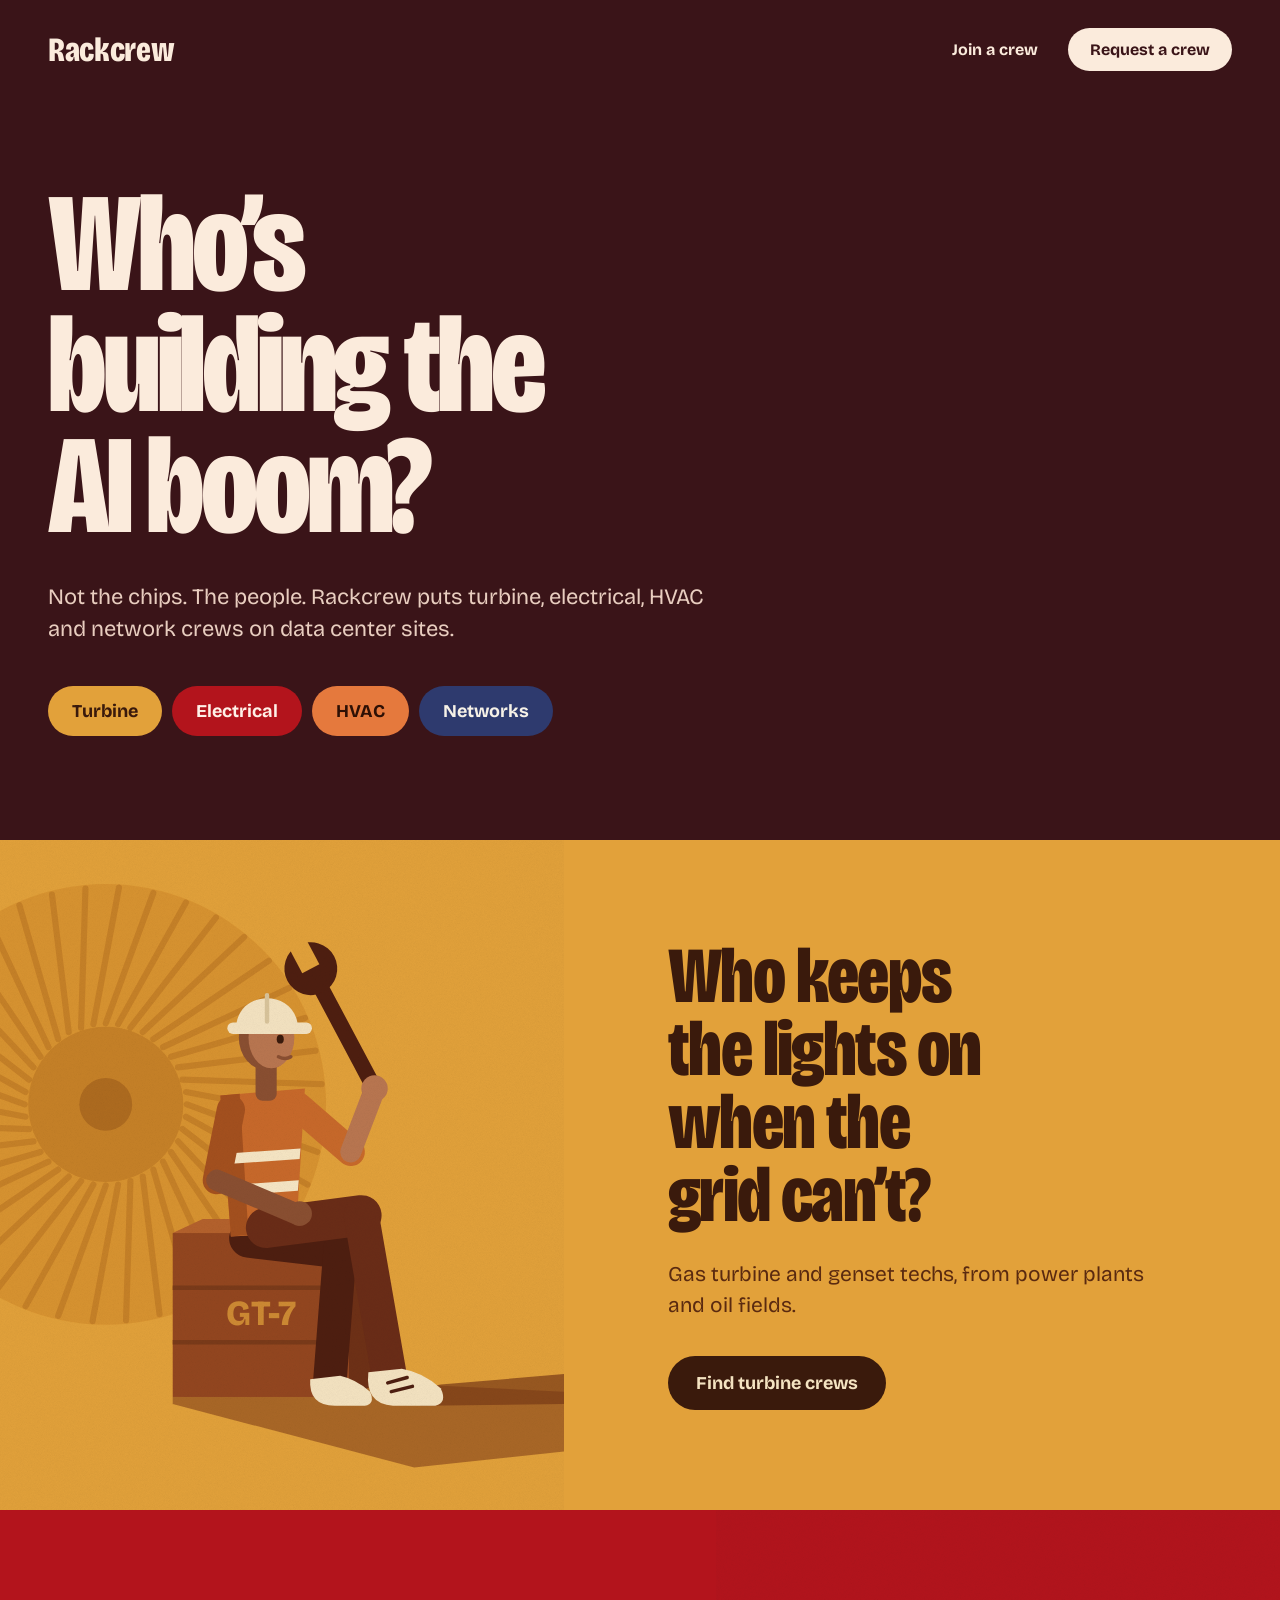
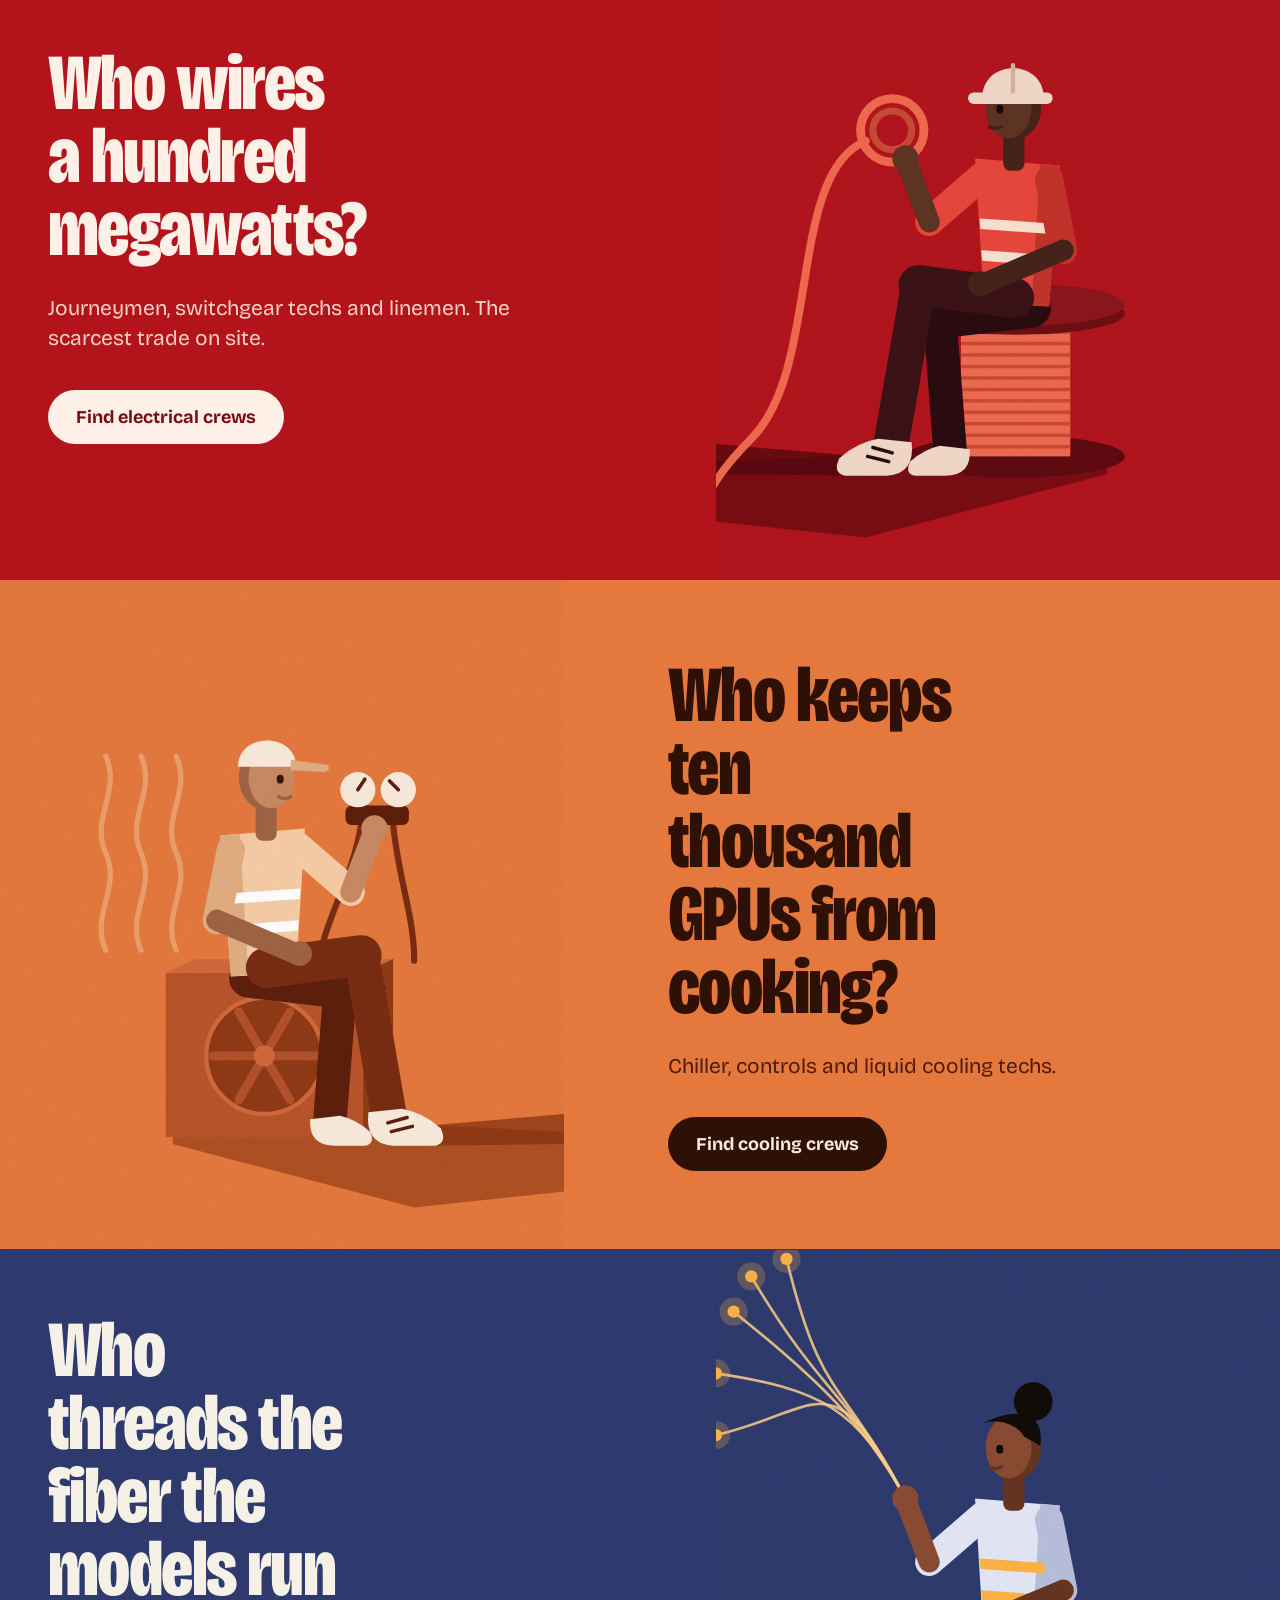
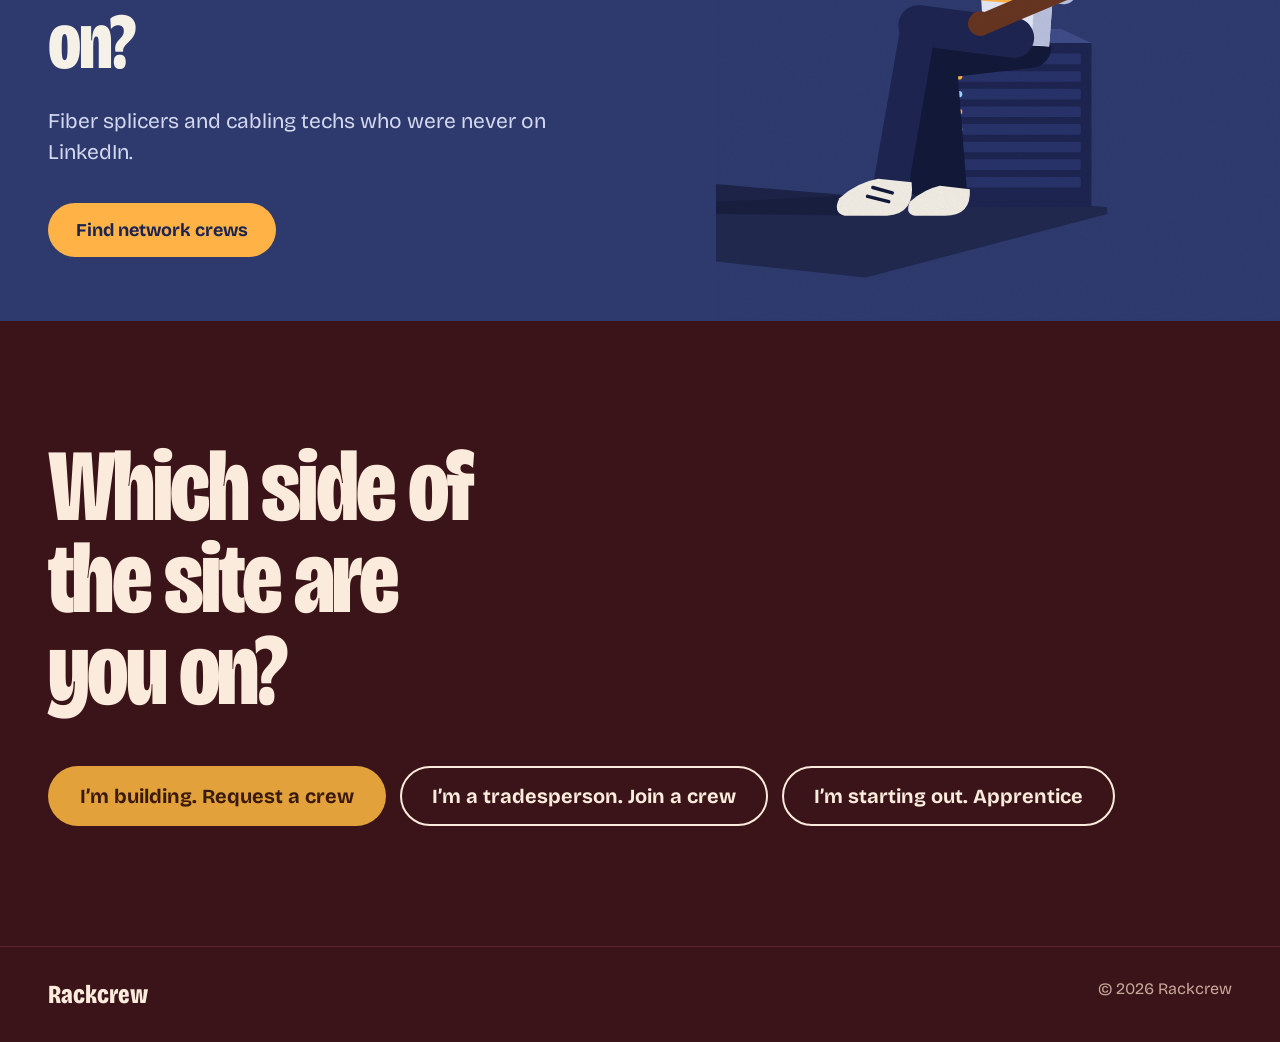
==== index.html @ 5e3bc2be "Rackcrew landing page: illustrated crews (v4) Co-Authored-By: Claude Opus 5.5 <noreply@anthropic.com" ====
<!doctype html>
<html lang="en">
<head>
<meta charset="utf-8">
<meta name="viewport" content="width=device-width, initial-scale=1">
<title>Rackcrew, the people behind the AI boom</title>
<meta name="description" content="Rackcrew puts turbine, electrical, HVAC and network crews on data center sites.">
<meta property="og:title" content="Who’s building the AI boom? | Rackcrew">
<meta property="og:description" content="Rackcrew puts turbine, electrical, HVAC and network crews on data center sites.">
<link rel="preconnect" href="https://fonts.googleapis.com">
<link rel="preconnect" href="https://fonts.gstatic.com" crossorigin>
<link rel="stylesheet" href="https://fonts.googleapis.com/css2?family=Bricolage+Grotesque:opsz,wdth,wght@12..96,75..100,400..800&amp;display=swap">
<style>
body{margin:0;background:#3A1418}
a{color:inherit}a:hover{opacity:.88}
h1,h2,p{margin:0}
a:focus-visible{outline:3px solid #FFB347;outline-offset:3px}
@media (max-width:860px){.rc-sec{flex-direction:column!important}}
</style>
</head>
<body>
<div style="font-family: 'Bricolage Grotesque', 'Arial Narrow', sans-serif; background: #3A1418; color: #FBEBDC">

<header style="max-width: 1360px; margin: 0 auto; padding: 28px 48px 104px">
  <nav aria-label="Main" style="display: flex; flex-wrap: wrap; align-items: center; justify-content: space-between; gap: 12px 24px">
    <a href="#top" style="font-weight: 800; font-stretch: 75%; font-size: 34px; letter-spacing: -0.01em; text-decoration: none">Rackcrew</a>
    <div style="display: flex; flex-wrap: wrap; gap: 10px">
      <a href="#start" style="text-decoration: none; font-weight: 700; padding: 12px 20px">Join a crew</a>
      <a href="#start" style="text-decoration: none; font-weight: 700; padding: 12px 22px; border-radius: 999px; background: #FBEBDC; color: #3A1418">Request a crew</a>
    </div>
  </nav>
  <h1 id="top" style="margin-top: 112px; font-weight: 800; font-stretch: 75%; font-size: clamp(72px, 11vw, 184px); line-height: 0.86; letter-spacing: -0.03em; max-width: 9ch">Who’s building the AI boom?</h1>
  <p style="margin-top: 36px; font-size: 22px; line-height: 1.45; max-width: 30em; color: #E8CDBF">Not the chips. The people. Rackcrew puts turbine, electrical, HVAC and network crews on data center sites.</p>
  <div style="margin-top: 40px; display: flex; flex-wrap: wrap; gap: 10px"><a href="#turbines" style="background: #E2A13A; color: #3A1A0C; text-decoration: none; font-weight: 700; font-size: 18px; padding: 14px 24px; border-radius: 999px">Turbine</a><a href="#electrical" style="background: #B3141C; color: #FFF1E8; text-decoration: none; font-weight: 700; font-size: 18px; padding: 14px 24px; border-radius: 999px">Electrical</a><a href="#cooling" style="background: #E5793D; color: #2E1005; text-decoration: none; font-weight: 700; font-size: 18px; padding: 14px 24px; border-radius: 999px">HVAC</a><a href="#networks" style="background: #2E3A6E; color: #F6F1E7; text-decoration: none; font-weight: 700; font-size: 18px; padding: 14px 24px; border-radius: 999px">Networks</a></div>
</header>

<section id="turbines" aria-labelledby="turbines-q" style="background: #E2A13A; color: #3A1A0C">
  <div class="rc-sec" style="max-width: 1360px; margin: 0 auto; display: flex; flex-direction: row; align-items: center; gap: 0 56px">
    <figure style="flex: 1 1 50%; margin: 0; min-width: 0">
      <svg viewBox="0 0 640 760" role="img" aria-label="Illustration of a turbine technician" style="display: block; width: 100%; height: auto"><defs><filter id="grain-t" x="0" y="0" width="100%" height="100%"><feTurbulence type="fractalNoise" baseFrequency="1.15" numOctaves="2" stitchTiles="stitch"></feTurbulence><feColorMatrix type="saturate" values="0"></feColorMatrix></filter></defs><rect width="640" height="760" fill="#E2A13A"></rect><g opacity="0.9"><circle cx="120" cy="300" r="250" fill="#D8922F"></circle><line x1="212" y1="300" x2="360" y2="354" stroke="#C47E26" stroke-width="7" stroke-linecap="round"></line><line x1="211" y1="314" x2="349" y2="391" stroke="#C47E26" stroke-width="7" stroke-linecap="round"></line><line x1="207" y1="328" x2="332" y2="425" stroke="#C47E26" stroke-width="7" stroke-linecap="round"></line><line x1="202" y1="342" x2="310" y2="457" stroke="#C47E26" stroke-width="7" stroke-linecap="round"></line><line x1="194" y1="354" x2="283" y2="485" stroke="#C47E26" stroke-width="7" stroke-linecap="round"></line><line x1="185" y1="365" x2="252" y2="508" stroke="#C47E26" stroke-width="7" stroke-linecap="round"></line><line x1="174" y1="374" x2="218" y2="526" stroke="#C47E26" stroke-width="7" stroke-linecap="round"></line><line x1="162" y1="382" x2="181" y2="538" stroke="#C47E26" stroke-width="7" stroke-linecap="round"></line><line x1="148" y1="387" x2="143" y2="545" stroke="#C47E26" stroke-width="7" stroke-linecap="round"></line><line x1="134" y1="391" x2="105" y2="546" stroke="#C47E26" stroke-width="7" stroke-linecap="round"></line><line x1="120" y1="392" x2="66" y2="540" stroke="#C47E26" stroke-width="7" stroke-linecap="round"></line><line x1="106" y1="391" x2="29" y2="529" stroke="#C47E26" stroke-width="7" stroke-linecap="round"></line><line x1="92" y1="387" x2="-5" y2="512" stroke="#C47E26" stroke-width="7" stroke-linecap="round"></line><line x1="78" y1="382" x2="-37" y2="490" stroke="#C47E26" stroke-width="7" stroke-linecap="round"></line><line x1="66" y1="374" x2="-65" y2="463" stroke="#C47E26" stroke-width="7" stroke-linecap="round"></line><line x1="55" y1="365" x2="-88" y2="432" stroke="#C47E26" stroke-width="7" stroke-linecap="round"></line><line x1="46" y1="354" x2="-106" y2="398" stroke="#C47E26" stroke-width="7" stroke-linecap="round"></line><line x1="38" y1="342" x2="-118" y2="361" stroke="#C47E26" stroke-width="7" stroke-linecap="round"></line><line x1="33" y1="328" x2="-125" y2="323" stroke="#C47E26" stroke-width="7" stroke-linecap="round"></line><line x1="29" y1="314" x2="-126" y2="285" stroke="#C47E26" stroke-width="7" stroke-linecap="round"></line><line x1="28" y1="300" x2="-120" y2="246" stroke="#C47E26" stroke-width="7" stroke-linecap="round"></line><line x1="29" y1="286" x2="-109" y2="209" stroke="#C47E26" stroke-width="7" stroke-linecap="round"></line><line x1="33" y1="272" x2="-92" y2="175" stroke="#C47E26" stroke-width="7" stroke-linecap="round"></line><line x1="38" y1="258" x2="-70" y2="143" stroke="#C47E26" stroke-width="7" stroke-linecap="round"></line><line x1="46" y1="246" x2="-43" y2="115" stroke="#C47E26" stroke-width="7" stroke-linecap="round"></line><line x1="55" y1="235" x2="-12" y2="92" stroke="#C47E26" stroke-width="7" stroke-linecap="round"></line><line x1="66" y1="226" x2="22" y2="74" stroke="#C47E26" stroke-width="7" stroke-linecap="round"></line><line x1="78" y1="218" x2="59" y2="62" stroke="#C47E26" stroke-width="7" stroke-linecap="round"></line><line x1="92" y1="213" x2="97" y2="55" stroke="#C47E26" stroke-width="7" stroke-linecap="round"></line><line x1="106" y1="209" x2="135" y2="54" stroke="#C47E26" stroke-width="7" stroke-linecap="round"></line><line x1="120" y1="208" x2="174" y2="60" stroke="#C47E26" stroke-width="7" stroke-linecap="round"></line><line x1="134" y1="209" x2="211" y2="71" stroke="#C47E26" stroke-width="7" stroke-linecap="round"></line><line x1="148" y1="213" x2="245" y2="88" stroke="#C47E26" stroke-width="7" stroke-linecap="round"></line><line x1="162" y1="218" x2="277" y2="110" stroke="#C47E26" stroke-width="7" stroke-linecap="round"></line><line x1="174" y1="226" x2="305" y2="137" stroke="#C47E26" stroke-width="7" stroke-linecap="round"></line><line x1="185" y1="235" x2="328" y2="168" stroke="#C47E26" stroke-width="7" stroke-linecap="round"></line><line x1="194" y1="246" x2="346" y2="202" stroke="#C47E26" stroke-width="7" stroke-linecap="round"></line><line x1="202" y1="258" x2="358" y2="239" stroke="#C47E26" stroke-width="7" stroke-linecap="round"></line><line x1="207" y1="272" x2="365" y2="277" stroke="#C47E26" stroke-width="7" stroke-linecap="round"></line><line x1="211" y1="286" x2="366" y2="315" stroke="#C47E26" stroke-width="7" stroke-linecap="round"></line><circle cx="120" cy="300" r="88" fill="#C47E26"></circle><circle cx="120" cy="300" r="30" fill="#A9661D"></circle></g><polygon points="196,632 430,616 640,626 640,694 470,712 196,640" fill="#7A3A16" opacity="0.55"></polygon><polygon points="430,632 500,618 640,606 640,640 480,642" fill="#7A3A16" opacity="0.7"></polygon><polygon points="196,446 230,430 430,430 396,446" fill="#B4612C"></polygon><polygon points="396,446 430,430 430,616 396,632" fill="#6E3016"></polygon><rect x="196" y="446" width="200" height="186" fill="#93461F"></rect><path d="M196 508 H396 M196 570 H396" stroke="#7A3A19" stroke-width="5"></path><text x="296" y="550" text-anchor="middle" font-family="'Bricolage Grotesque', sans-serif" font-weight="800" font-size="40" fill="#E2A13A" opacity="0.75">GT-7</text><path d="M282 452 L386 464" fill="none" stroke="#4E1E10" stroke-width="44" stroke-linecap="round" stroke-linejoin="round"></path><path d="M386 464 L374 618" fill="none" stroke="#4E1E10" stroke-width="38" stroke-linecap="round" stroke-linejoin="round"></path><path d="M352 612 Q350 642 380 642 L414 642 Q426 640 420 626 Q404 612 386 608 Z" fill="#F4E3C1"></path><polygon points="250,290 346,282 336,446 262,450" fill="#C8692A"></polygon><polygon points="250,290 272,288 282,448 262,450" fill="#A4501E"></polygon><polygon points="255,356 341,350 340,362 255,368" fill="#F6E6C4"></polygon><polygon points="257,392 339,386 338,398 257,404" fill="#F6E6C4"></polygon><path d="M302 440 L410 426" fill="none" stroke="#6A2C17" stroke-width="46" stroke-linecap="round" stroke-linejoin="round"></path><path d="M410 426 L442 610" fill="none" stroke="#6A2C17" stroke-width="40" stroke-linecap="round" stroke-linejoin="round"></path><path d="M418 604 Q414 640 446 642 L494 642 Q508 638 500 622 Q480 604 456 600 Z" fill="#F4E3C1"></path><path d="M440 616 L462 610 M444 626 L468 620" stroke="#4E1E10" stroke-width="4" stroke-linecap="round"></path><path d="M262 306 L246 386" fill="none" stroke="#A4501E" stroke-width="32" stroke-linecap="round" stroke-linejoin="round"></path><path d="M246 386 L336 424" fill="none" stroke="#8A4F31" stroke-width="24" stroke-linecap="round" stroke-linejoin="round"></path><circle cx="340" cy="424" r="14" fill="#8A4F31"></circle><rect x="290" y="246" width="24" height="50" rx="8" fill="#8A4F31"></rect><ellipse cx="302" cy="224" rx="31" ry="37" fill="#8A4F31"></ellipse><ellipse cx="308" cy="224" rx="26" ry="35" fill="#B97650"></ellipse><ellipse cx="318" cy="226" rx="4" ry="5" fill="#3A1A0C"></ellipse><path d="M316 246 Q324 250 330 246" stroke="#8A4F31" stroke-width="4" fill="none" stroke-linecap="round"></path><path d="M268 214 C268 168 338 168 338 214 Z" fill="#F4E3C1"></path><rect x="258" y="207" width="96" height="13" rx="6.5" fill="#F4E3C1"></rect><path d="M303 176 L303 206" stroke="#D9C49B" stroke-width="5" stroke-linecap="round"></path><g transform="rotate(-28 425 282)"><rect x="416" y="128" width="18" height="160" rx="9" fill="#4E1E10"></rect><circle cx="425" cy="128" r="30" fill="#4E1E10"></circle><rect x="414" y="88" width="22" height="40" fill="#E2A13A"></rect></g><path d="M338 302 L398 354" fill="none" stroke="#C8692A" stroke-width="32" stroke-linecap="round" stroke-linejoin="round"></path><path d="M398 354 L424 286" fill="none" stroke="#B97650" stroke-width="24" stroke-linecap="round" stroke-linejoin="round"></path><circle cx="425" cy="282" r="15" fill="#B97650"></circle><rect width="640" height="760" filter="url(#grain-t)" opacity="0.13" style="mix-blend-mode: multiply"></rect></svg>
    </figure>
    <div style="flex: 1 1 50%; min-width: 0; padding: 64px 48px">
      <h2 id="turbines-q" style="font-family: 'Bricolage Grotesque', 'Arial Narrow', sans-serif; font-weight: 800; font-stretch: 75%; font-size: clamp(52px, 6.2vw, 104px); line-height: 0.92; letter-spacing: -0.02em; max-width: 9ch">Who keeps the lights on when the grid can’t?</h2>
      <p style="margin-top: 28px; font-size: 21px; line-height: 1.45; color: #5A2A10; max-width: 24em">Gas turbine and genset techs, from power plants and oil fields.</p>
      <a href="#start" style="display: inline-block; margin-top: 36px; background: #3A1A0C; color: #F4E3C1; text-decoration: none; font-weight: 700; font-size: 18px; padding: 16px 28px; border-radius: 999px">Find turbine crews</a>
    </div>
  </div>
</section>
<section id="electrical" aria-labelledby="electrical-q" style="background: #B3141C; color: #FFF1E8">
  <div class="rc-sec" style="max-width: 1360px; margin: 0 auto; display: flex; flex-direction: row-reverse; align-items: center; gap: 0 56px">
    <figure style="flex: 1 1 50%; margin: 0; min-width: 0">
      <svg viewBox="0 0 640 760" role="img" aria-label="Illustration of a electrical technician" style="display: block; width: 100%; height: auto"><defs><filter id="grain-e" x="0" y="0" width="100%" height="100%"><feTurbulence type="fractalNoise" baseFrequency="1.15" numOctaves="2" stitchTiles="stitch"></feTurbulence><feColorMatrix type="saturate" values="0"></feColorMatrix></filter></defs><rect width="640" height="760" fill="#B3141C"></rect><g transform="translate(640 0) scale(-1 1)"><polygon points="196,632 430,616 640,626 640,694 470,712 196,640" fill="#4E070C" opacity="0.55"></polygon><polygon points="430,632 500,618 640,606 640,640 480,642" fill="#4E070C" opacity="0.7"></polygon><ellipse cx="300" cy="620" rx="124" ry="24" fill="#5E0A10"></ellipse><rect x="238" y="452" width="124" height="168" fill="#F06A4F"></rect><line x1="238" y1="466" x2="362" y2="466" stroke="#C94A36" stroke-width="4"></line><line x1="238" y1="479" x2="362" y2="479" stroke="#C94A36" stroke-width="4"></line><line x1="238" y1="492" x2="362" y2="492" stroke="#C94A36" stroke-width="4"></line><line x1="238" y1="505" x2="362" y2="505" stroke="#C94A36" stroke-width="4"></line><line x1="238" y1="518" x2="362" y2="518" stroke="#C94A36" stroke-width="4"></line><line x1="238" y1="531" x2="362" y2="531" stroke="#C94A36" stroke-width="4"></line><line x1="238" y1="544" x2="362" y2="544" stroke="#C94A36" stroke-width="4"></line><line x1="238" y1="557" x2="362" y2="557" stroke="#C94A36" stroke-width="4"></line><line x1="238" y1="570" x2="362" y2="570" stroke="#C94A36" stroke-width="4"></line><line x1="238" y1="583" x2="362" y2="583" stroke="#C94A36" stroke-width="4"></line><line x1="238" y1="596" x2="362" y2="596" stroke="#C94A36" stroke-width="4"></line><line x1="238" y1="609" x2="362" y2="609" stroke="#C94A36" stroke-width="4"></line><ellipse cx="300" cy="458" rx="124" ry="24" fill="#6E0E14"></ellipse><ellipse cx="300" cy="448" rx="124" ry="24" fill="#8C161C"></ellipse><ellipse cx="300" cy="448" rx="26" ry="6" fill="#5E0A10"></ellipse><path d="M282 452 L386 464" fill="none" stroke="#2A0B0F" stroke-width="44" stroke-linecap="round" stroke-linejoin="round"></path><path d="M386 464 L374 618" fill="none" stroke="#2A0B0F" stroke-width="38" stroke-linecap="round" stroke-linejoin="round"></path><path d="M352 612 Q350 642 380 642 L414 642 Q426 640 420 626 Q404 612 386 608 Z" fill="#F2D9C8"></path><polygon points="250,290 346,282 336,446 262,450" fill="#E8473B"></polygon><polygon points="250,290 272,288 282,448 262,450" fill="#C2332B"></polygon><polygon points="255,356 341,350 340,362 255,368" fill="#FBE3D2"></polygon><polygon points="257,392 339,386 338,398 257,404" fill="#FBE3D2"></polygon><path d="M302 440 L410 426" fill="none" stroke="#3B1216" stroke-width="46" stroke-linecap="round" stroke-linejoin="round"></path><path d="M410 426 L442 610" fill="none" stroke="#3B1216" stroke-width="40" stroke-linecap="round" stroke-linejoin="round"></path><path d="M418 604 Q414 640 446 642 L494 642 Q508 638 500 622 Q480 604 456 600 Z" fill="#F2D9C8"></path><path d="M440 616 L462 610 M444 626 L468 620" stroke="#2A0B0F" stroke-width="4" stroke-linecap="round"></path><path d="M262 306 L246 386" fill="none" stroke="#C2332B" stroke-width="32" stroke-linecap="round" stroke-linejoin="round"></path><path d="M246 386 L336 424" fill="none" stroke="#45231A" stroke-width="24" stroke-linecap="round" stroke-linejoin="round"></path><circle cx="340" cy="424" r="14" fill="#45231A"></circle><rect x="290" y="246" width="24" height="50" rx="8" fill="#45231A"></rect><ellipse cx="302" cy="224" rx="31" ry="37" fill="#45231A"></ellipse><ellipse cx="308" cy="224" rx="26" ry="35" fill="#5E3324"></ellipse><ellipse cx="318" cy="226" rx="4" ry="5" fill="#1E0709"></ellipse><path d="M316 246 Q324 250 330 246" stroke="#45231A" stroke-width="4" fill="none" stroke-linecap="round"></path><path d="M268 214 C268 168 338 168 338 214 Z" fill="#F2D9C8"></path><rect x="258" y="207" width="96" height="13" rx="6.5" fill="#F2D9C8"></rect><path d="M303 176 L303 206" stroke="#D2B4A2" stroke-width="5" stroke-linecap="round"></path><path d="M470 262 C560 300 520 520 600 600 S640 700 700 700" fill="none" stroke="#F06A4F" stroke-width="9" stroke-linecap="round"></path><circle cx="440" cy="250" r="36" fill="none" stroke="#F06A4F" stroke-width="10"></circle><circle cx="440" cy="250" r="22" fill="none" stroke="#C94A36" stroke-width="8"></circle><path d="M338 302 L398 354" fill="none" stroke="#E8473B" stroke-width="32" stroke-linecap="round" stroke-linejoin="round"></path><path d="M398 354 L424 286" fill="none" stroke="#5E3324" stroke-width="24" stroke-linecap="round" stroke-linejoin="round"></path><circle cx="425" cy="282" r="15" fill="#5E3324"></circle></g><rect width="640" height="760" filter="url(#grain-e)" opacity="0.13" style="mix-blend-mode: multiply"></rect></svg>
    </figure>
    <div style="flex: 1 1 50%; min-width: 0; padding: 64px 48px">
      <h2 id="electrical-q" style="font-family: 'Bricolage Grotesque', 'Arial Narrow', sans-serif; font-weight: 800; font-stretch: 75%; font-size: clamp(52px, 6.2vw, 104px); line-height: 0.92; letter-spacing: -0.02em; max-width: 9ch">Who wires a hundred megawatts?</h2>
      <p style="margin-top: 28px; font-size: 21px; line-height: 1.45; color: #FBD3C6; max-width: 24em">Journeymen, switchgear techs and linemen. The scarcest trade on site.</p>
      <a href="#start" style="display: inline-block; margin-top: 36px; background: #FFF1E8; color: #7A0D13; text-decoration: none; font-weight: 700; font-size: 18px; padding: 16px 28px; border-radius: 999px">Find electrical crews</a>
    </div>
  </div>
</section>
<section id="cooling" aria-labelledby="cooling-q" style="background: #E5793D; color: #2E1005">
  <div class="rc-sec" style="max-width: 1360px; margin: 0 auto; display: flex; flex-direction: row; align-items: center; gap: 0 56px">
    <figure style="flex: 1 1 50%; margin: 0; min-width: 0">
      <svg viewBox="0 0 640 760" role="img" aria-label="Illustration of a hvac technician" style="display: block; width: 100%; height: auto"><defs><filter id="grain-h" x="0" y="0" width="100%" height="100%"><feTurbulence type="fractalNoise" baseFrequency="1.15" numOctaves="2" stitchTiles="stitch"></feTurbulence><feColorMatrix type="saturate" values="0"></feColorMatrix></filter></defs><rect width="640" height="760" fill="#E5793D"></rect><path d="M120 420 C102 380 138 350 120 310 S138 240 120 200" fill="none" stroke="#F7CDA6" stroke-width="6" stroke-linecap="round" opacity="0.45"></path><path d="M160 420 C142 380 178 350 160 310 S178 240 160 200" fill="none" stroke="#F7CDA6" stroke-width="6" stroke-linecap="round" opacity="0.45"></path><path d="M200 420 C182 380 218 350 200 310 S218 240 200 200" fill="none" stroke="#F7CDA6" stroke-width="6" stroke-linecap="round" opacity="0.45"></path><polygon points="196,632 430,616 640,626 640,694 470,712 196,640" fill="#83300F" opacity="0.55"></polygon><polygon points="430,632 500,618 640,606 640,640 480,642" fill="#83300F" opacity="0.7"></polygon><polygon points="188,446 222,430 446,430 412,446" fill="#D2693A"></polygon><polygon points="412,446 446,430 446,616 412,632" fill="#8F3A16"></polygon><rect x="188" y="446" width="224" height="186" fill="#B9542A"></rect><circle cx="300" cy="540" r="66" fill="#8F3A16"></circle><line x1="300" y1="540" x2="358" y2="540" stroke="#B4512A" stroke-width="10" stroke-linecap="round"></line><line x1="300" y1="540" x2="329" y2="590" stroke="#B4512A" stroke-width="10" stroke-linecap="round"></line><line x1="300" y1="540" x2="271" y2="590" stroke="#B4512A" stroke-width="10" stroke-linecap="round"></line><line x1="300" y1="540" x2="242" y2="540" stroke="#B4512A" stroke-width="10" stroke-linecap="round"></line><line x1="300" y1="540" x2="271" y2="490" stroke="#B4512A" stroke-width="10" stroke-linecap="round"></line><line x1="300" y1="540" x2="329" y2="490" stroke="#B4512A" stroke-width="10" stroke-linecap="round"></line><circle cx="300" cy="540" r="66" fill="none" stroke="#D2693A" stroke-width="5"></circle><circle cx="300" cy="540" r="12" fill="#D2693A"></circle><line x1="420" y1="470" x2="438" y2="462" stroke="#6E2A0E" stroke-width="4"></line><line x1="420" y1="492" x2="438" y2="484" stroke="#6E2A0E" stroke-width="4"></line><line x1="420" y1="514" x2="438" y2="506" stroke="#6E2A0E" stroke-width="4"></line><line x1="420" y1="536" x2="438" y2="528" stroke="#6E2A0E" stroke-width="4"></line><line x1="420" y1="558" x2="438" y2="550" stroke="#6E2A0E" stroke-width="4"></line><line x1="420" y1="580" x2="438" y2="572" stroke="#6E2A0E" stroke-width="4"></line><line x1="420" y1="602" x2="438" y2="594" stroke="#6E2A0E" stroke-width="4"></line><path d="M282 452 L386 464" fill="none" stroke="#5C1F0B" stroke-width="44" stroke-linecap="round" stroke-linejoin="round"></path><path d="M386 464 L374 618" fill="none" stroke="#5C1F0B" stroke-width="38" stroke-linecap="round" stroke-linejoin="round"></path><path d="M352 612 Q350 642 380 642 L414 642 Q426 640 420 626 Q404 612 386 608 Z" fill="#FBEBDC"></path><polygon points="250,290 346,282 336,446 262,450" fill="#F7CDA6"></polygon><polygon points="250,290 272,288 282,448 262,450" fill="#E2AE82"></polygon><polygon points="255,356 341,350 340,362 255,368" fill="#FFFFFF"></polygon><polygon points="257,392 339,386 338,398 257,404" fill="#FFFFFF"></polygon><path d="M302 440 L410 426" fill="none" stroke="#7A2C12" stroke-width="46" stroke-linecap="round" stroke-linejoin="round"></path><path d="M410 426 L442 610" fill="none" stroke="#7A2C12" stroke-width="40" stroke-linecap="round" stroke-linejoin="round"></path><path d="M418 604 Q414 640 446 642 L494 642 Q508 638 500 622 Q480 604 456 600 Z" fill="#FBEBDC"></path><path d="M440 616 L462 610 M444 626 L468 620" stroke="#5C1F0B" stroke-width="4" stroke-linecap="round"></path><path d="M262 306 L246 386" fill="none" stroke="#E2AE82" stroke-width="32" stroke-linecap="round" stroke-linejoin="round"></path><path d="M246 386 L336 424" fill="none" stroke="#9E6444" stroke-width="24" stroke-linecap="round" stroke-linejoin="round"></path><circle cx="340" cy="424" r="14" fill="#9E6444"></circle><rect x="290" y="246" width="24" height="50" rx="8" fill="#9E6444"></rect><ellipse cx="302" cy="224" rx="31" ry="37" fill="#9E6444"></ellipse><ellipse cx="308" cy="224" rx="26" ry="35" fill="#C98A64"></ellipse><ellipse cx="318" cy="226" rx="4" ry="5" fill="#3A1407"></ellipse><path d="M316 246 Q324 250 330 246" stroke="#9E6444" stroke-width="4" fill="none" stroke-linecap="round"></path><path d="M270 212 C270 172 336 172 336 212 Z" fill="#FBEBDC"></path><path d="M330 204 L372 210 Q376 216 368 218 L330 216 Z" fill="#E2AE82"></path><path d="M410 276 C400 340 370 380 360 440 M446 276 C452 340 470 380 470 432" fill="none" stroke="#7A2C12" stroke-width="7" stroke-linecap="round"></path><rect x="392" y="256" width="72" height="22" rx="7" fill="#5C1F0B"></rect><circle cx="406" cy="238" r="20" fill="#FBEBDC"></circle><circle cx="452" cy="238" r="20" fill="#FBEBDC"></circle><path d="M406 238 L414 226 M452 238 L442 228" stroke="#5C1F0B" stroke-width="4" stroke-linecap="round"></path><path d="M338 302 L398 354" fill="none" stroke="#F7CDA6" stroke-width="32" stroke-linecap="round" stroke-linejoin="round"></path><path d="M398 354 L424 286" fill="none" stroke="#C98A64" stroke-width="24" stroke-linecap="round" stroke-linejoin="round"></path><circle cx="425" cy="282" r="15" fill="#C98A64"></circle><rect width="640" height="760" filter="url(#grain-h)" opacity="0.13" style="mix-blend-mode: multiply"></rect></svg>
    </figure>
    <div style="flex: 1 1 50%; min-width: 0; padding: 64px 48px">
      <h2 id="cooling-q" style="font-family: 'Bricolage Grotesque', 'Arial Narrow', sans-serif; font-weight: 800; font-stretch: 75%; font-size: clamp(52px, 6.2vw, 104px); line-height: 0.92; letter-spacing: -0.02em; max-width: 9ch">Who keeps ten thousand GPUs from cooking?</h2>
      <p style="margin-top: 28px; font-size: 21px; line-height: 1.45; color: #4E1C08; max-width: 24em">Chiller, controls and liquid cooling techs.</p>
      <a href="#start" style="display: inline-block; margin-top: 36px; background: #2E1005; color: #FBEBDC; text-decoration: none; font-weight: 700; font-size: 18px; padding: 16px 28px; border-radius: 999px">Find cooling crews</a>
    </div>
  </div>
</section>
<section id="networks" aria-labelledby="networks-q" style="background: #2E3A6E; color: #F6F1E7">
  <div class="rc-sec" style="max-width: 1360px; margin: 0 auto; display: flex; flex-direction: row-reverse; align-items: center; gap: 0 56px">
    <figure style="flex: 1 1 50%; margin: 0; min-width: 0">
      <svg viewBox="0 0 640 760" role="img" aria-label="Illustration of a networks technician" style="display: block; width: 100%; height: auto"><defs><filter id="grain-n" x="0" y="0" width="100%" height="100%"><feTurbulence type="fractalNoise" baseFrequency="1.15" numOctaves="2" stitchTiles="stitch"></feTurbulence><feColorMatrix type="saturate" values="0"></feColorMatrix></filter></defs><rect width="640" height="760" fill="#2E3A6E"></rect><g transform="translate(640 0) scale(-1 1)"><polygon points="196,632 430,616 640,626 640,694 470,712 196,640" fill="#141A38" opacity="0.55"></polygon><polygon points="430,632 500,618 640,606 640,640 480,642" fill="#141A38" opacity="0.7"></polygon><polygon points="214,446 248,430 420,430 386,446" fill="#3E4C88"></polygon><polygon points="386,446 420,430 420,616 386,632" fill="#121838"></polygon><rect x="214" y="446" width="172" height="186" fill="#1C2450"></rect><rect x="226" y="458" width="148" height="12" rx="2" fill="#27326A"></rect><circle cx="364" cy="464" r="3.5" fill="#9FD3FF"></circle><rect x="226" y="478" width="148" height="12" rx="2" fill="#27326A"></rect><circle cx="364" cy="484" r="3.5" fill="#FFB347"></circle><rect x="226" y="498" width="148" height="12" rx="2" fill="#27326A"></rect><circle cx="364" cy="504" r="3.5" fill="#9FD3FF"></circle><rect x="226" y="518" width="148" height="12" rx="2" fill="#27326A"></rect><circle cx="364" cy="524" r="3.5" fill="#FFB347"></circle><rect x="226" y="538" width="148" height="12" rx="2" fill="#27326A"></rect><circle cx="364" cy="544" r="3.5" fill="#9FD3FF"></circle><rect x="226" y="558" width="148" height="12" rx="2" fill="#27326A"></rect><circle cx="364" cy="564" r="3.5" fill="#FFB347"></circle><rect x="226" y="578" width="148" height="12" rx="2" fill="#27326A"></rect><circle cx="364" cy="584" r="3.5" fill="#9FD3FF"></circle><rect x="226" y="598" width="148" height="12" rx="2" fill="#27326A"></rect><circle cx="364" cy="604" r="3.5" fill="#FFB347"></circle><path d="M282 452 L386 464" fill="none" stroke="#121838" stroke-width="44" stroke-linecap="round" stroke-linejoin="round"></path><path d="M386 464 L374 618" fill="none" stroke="#121838" stroke-width="38" stroke-linecap="round" stroke-linejoin="round"></path><path d="M352 612 Q350 642 380 642 L414 642 Q426 640 420 626 Q404 612 386 608 Z" fill="#F1EDE4"></path><polygon points="250,290 346,282 336,446 262,450" fill="#E3E7F6"></polygon><polygon points="250,290 272,288 282,448 262,450" fill="#B9C0DD"></polygon><polygon points="255,356 341,350 340,362 255,368" fill="#FFB347"></polygon><polygon points="257,392 339,386 338,398 257,404" fill="#FFB347"></polygon><path d="M302 440 L410 426" fill="none" stroke="#1C2450" stroke-width="46" stroke-linecap="round" stroke-linejoin="round"></path><path d="M410 426 L442 610" fill="none" stroke="#1C2450" stroke-width="40" stroke-linecap="round" stroke-linejoin="round"></path><path d="M418 604 Q414 640 446 642 L494 642 Q508 638 500 622 Q480 604 456 600 Z" fill="#F1EDE4"></path><path d="M440 616 L462 610 M444 626 L468 620" stroke="#121838" stroke-width="4" stroke-linecap="round"></path><path d="M262 306 L246 386" fill="none" stroke="#B9C0DD" stroke-width="32" stroke-linecap="round" stroke-linejoin="round"></path><path d="M246 386 L336 424" fill="none" stroke="#663521" stroke-width="24" stroke-linecap="round" stroke-linejoin="round"></path><circle cx="340" cy="424" r="14" fill="#663521"></circle><rect x="290" y="246" width="24" height="50" rx="8" fill="#663521"></rect><ellipse cx="302" cy="224" rx="31" ry="37" fill="#663521"></ellipse><ellipse cx="308" cy="224" rx="26" ry="35" fill="#8A4B32"></ellipse><ellipse cx="318" cy="226" rx="4" ry="5" fill="#120C08"></ellipse><path d="M316 246 Q324 250 330 246" stroke="#663521" stroke-width="4" fill="none" stroke-linecap="round"></path><circle cx="280" cy="172" r="22" fill="#120C08"></circle><path d="M272 222 C266 182 300 178 336 196 C320 192 300 196 290 212 Z" fill="#120C08"></path><path d="M425 282 C470 200 520 150 620 70" fill="none" stroke="#FFD08A" stroke-width="3" stroke-linecap="round" opacity="0.85"></path><circle cx="620" cy="70" r="7" fill="#FFB347"></circle><circle cx="620" cy="70" r="16" fill="#FFB347" opacity="0.25"></circle><path d="M425 282 C480 180 520 158 640 140" fill="none" stroke="#FFD08A" stroke-width="3" stroke-linecap="round" opacity="0.85"></path><circle cx="640" cy="140" r="7" fill="#FFB347"></circle><circle cx="640" cy="140" r="16" fill="#FFB347" opacity="0.25"></circle><path d="M425 282 C490 160 520 166 600 30" fill="none" stroke="#FFD08A" stroke-width="3" stroke-linecap="round" opacity="0.85"></path><circle cx="600" cy="30" r="7" fill="#FFB347"></circle><circle cx="600" cy="30" r="16" fill="#FFB347" opacity="0.25"></circle><path d="M425 282 C500 140 520 174 560 10" fill="none" stroke="#FFD08A" stroke-width="3" stroke-linecap="round" opacity="0.85"></path><circle cx="560" cy="10" r="7" fill="#FFB347"></circle><circle cx="560" cy="10" r="16" fill="#FFB347" opacity="0.25"></circle><path d="M425 282 C510 120 520 182 640 210" fill="none" stroke="#FFD08A" stroke-width="3" stroke-linecap="round" opacity="0.85"></path><circle cx="640" cy="210" r="7" fill="#FFB347"></circle><circle cx="640" cy="210" r="16" fill="#FFB347" opacity="0.25"></circle><path d="M338 302 L398 354" fill="none" stroke="#E3E7F6" stroke-width="32" stroke-linecap="round" stroke-linejoin="round"></path><path d="M398 354 L424 286" fill="none" stroke="#8A4B32" stroke-width="24" stroke-linecap="round" stroke-linejoin="round"></path><circle cx="425" cy="282" r="15" fill="#8A4B32"></circle></g><rect width="640" height="760" filter="url(#grain-n)" opacity="0.13" style="mix-blend-mode: multiply"></rect></svg>
    </figure>
    <div style="flex: 1 1 50%; min-width: 0; padding: 64px 48px">
      <h2 id="networks-q" style="font-family: 'Bricolage Grotesque', 'Arial Narrow', sans-serif; font-weight: 800; font-stretch: 75%; font-size: clamp(52px, 6.2vw, 104px); line-height: 0.92; letter-spacing: -0.02em; max-width: 9ch">Who threads the fiber the models run on?</h2>
      <p style="margin-top: 28px; font-size: 21px; line-height: 1.45; color: #D3D8EE; max-width: 24em">Fiber splicers and cabling techs who were never on LinkedIn.</p>
      <a href="#start" style="display: inline-block; margin-top: 36px; background: #FFB347; color: #1C2450; text-decoration: none; font-weight: 700; font-size: 18px; padding: 16px 28px; border-radius: 999px">Find network crews</a>
    </div>
  </div>
</section>

<section id="start" aria-labelledby="start-h" style="background: #3A1418">
  <div style="max-width: 1360px; margin: 0 auto; padding: 120px 48px">
    <h2 id="start-h" style="font-weight: 800; font-stretch: 75%; font-size: clamp(56px, 8vw, 132px); line-height: 0.9; letter-spacing: -0.025em; max-width: 10ch">Which side of the site are you on?</h2>
    <div style="margin-top: 48px; display: flex; flex-wrap: wrap; gap: 14px">
      <a href="mailto:[crews@rackcrew]" style="text-decoration: none; font-weight: 700; font-size: 20px; padding: 18px 32px; border-radius: 999px; background: #E2A13A; color: #3A1A0C">I’m building. Request a crew</a>
      <a href="mailto:[join@rackcrew]" style="text-decoration: none; font-weight: 700; font-size: 20px; padding: 16px 30px; border-radius: 999px; border: 2px solid #FBEBDC">I’m a tradesperson. Join a crew</a>
      <a href="mailto:[apprentice@rackcrew]" style="text-decoration: none; font-weight: 700; font-size: 20px; padding: 16px 30px; border-radius: 999px; border: 2px solid #FBEBDC">I’m starting out. Apprentice</a>
    </div>
  </div>
  <footer style="max-width: 1360px; margin: 0 auto; padding: 32px 48px; display: flex; flex-wrap: wrap; justify-content: space-between; gap: 12px; font-size: 16px; color: #C9A99A; border-top: 1px solid #5A262C">
    <span style="font-weight: 800; font-stretch: 75%; font-size: 26px; color: #FBEBDC">Rackcrew</span>
    <span>© 2026 Rackcrew</span>
  </footer>
</section>

</div>
</body>
</html>
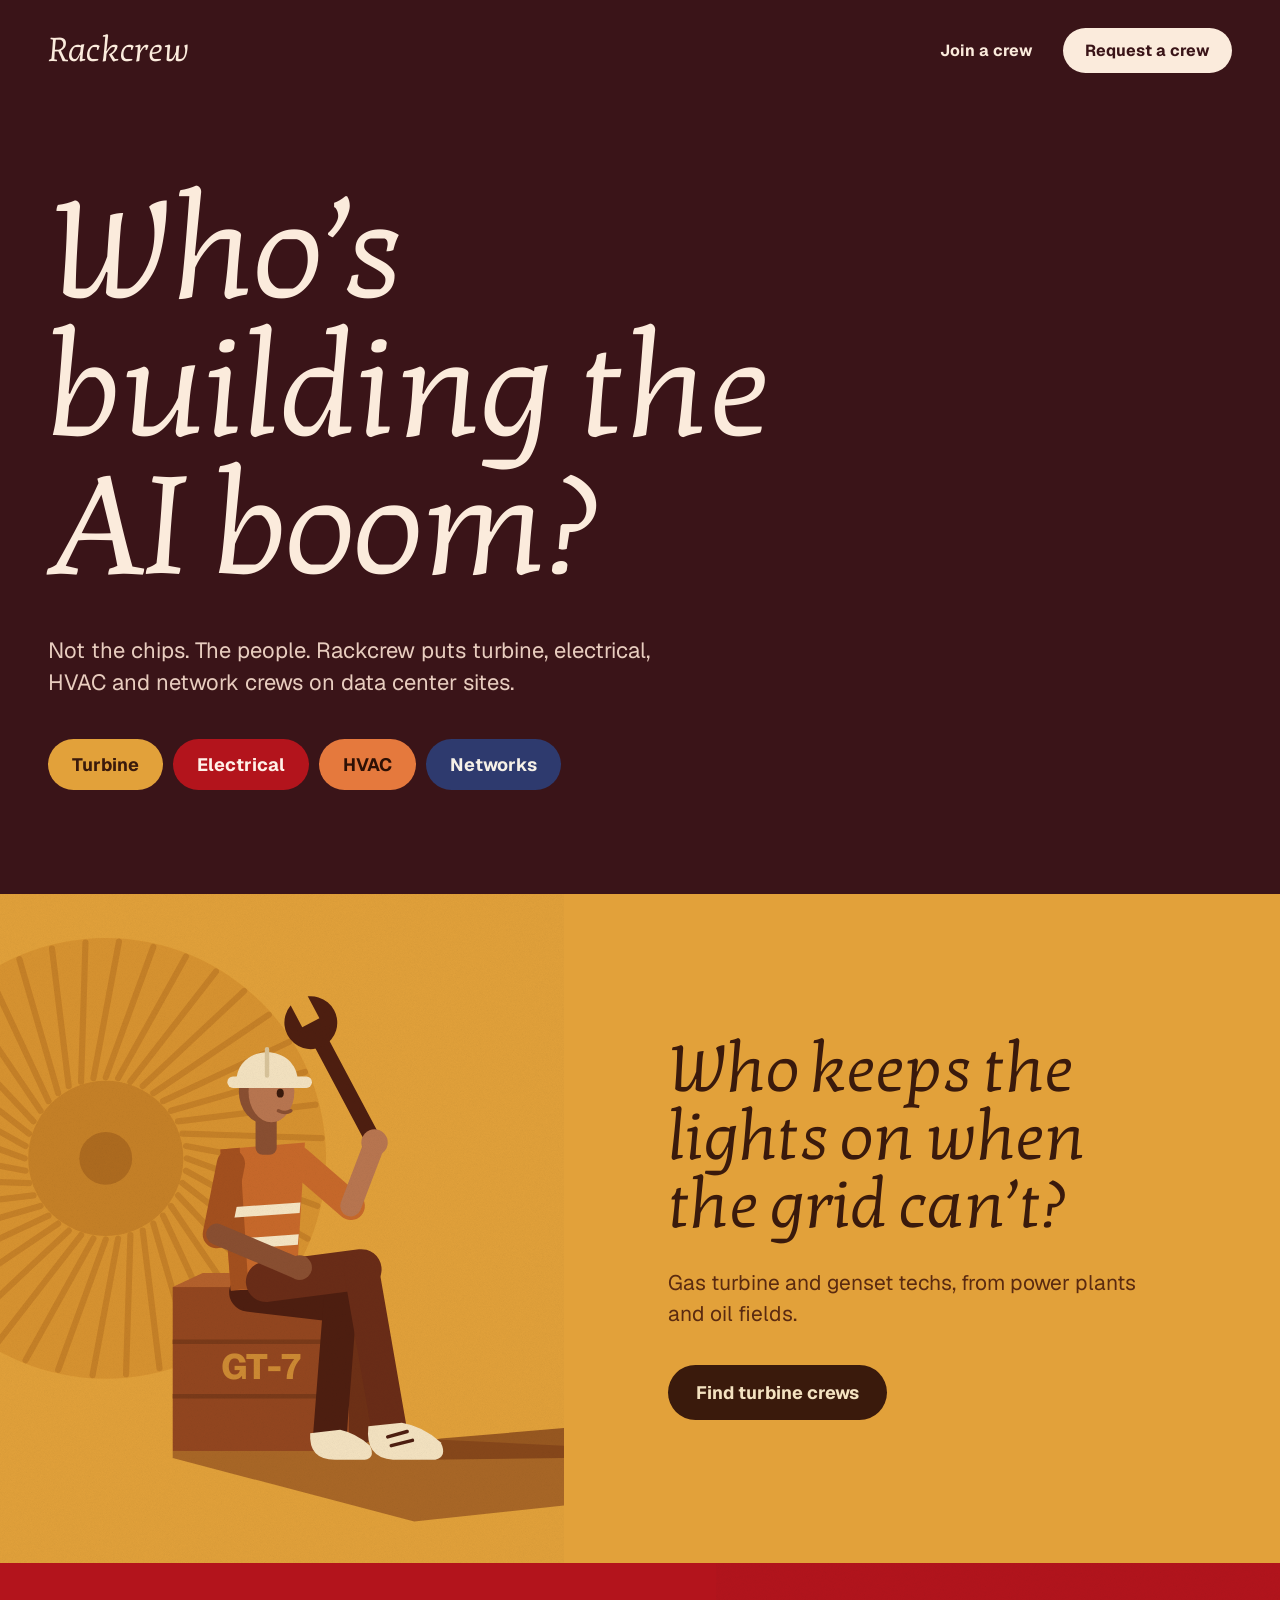
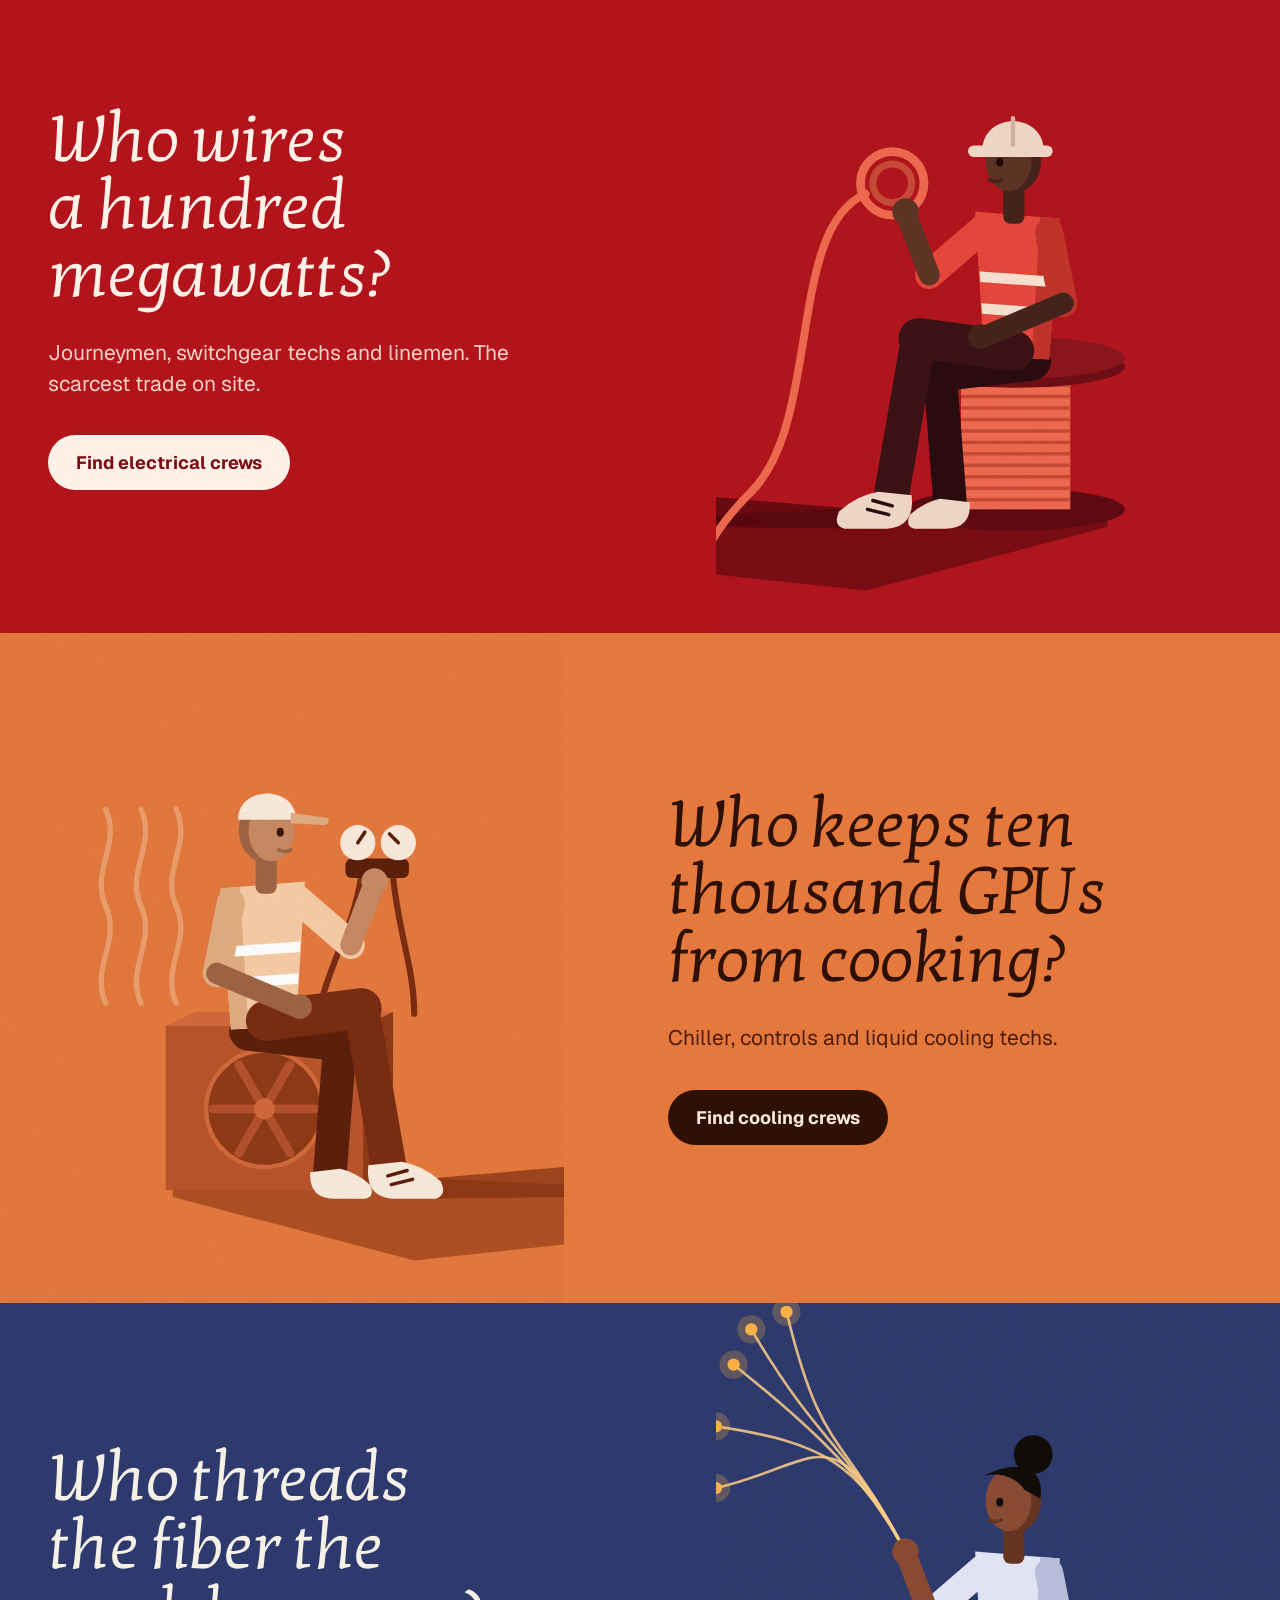
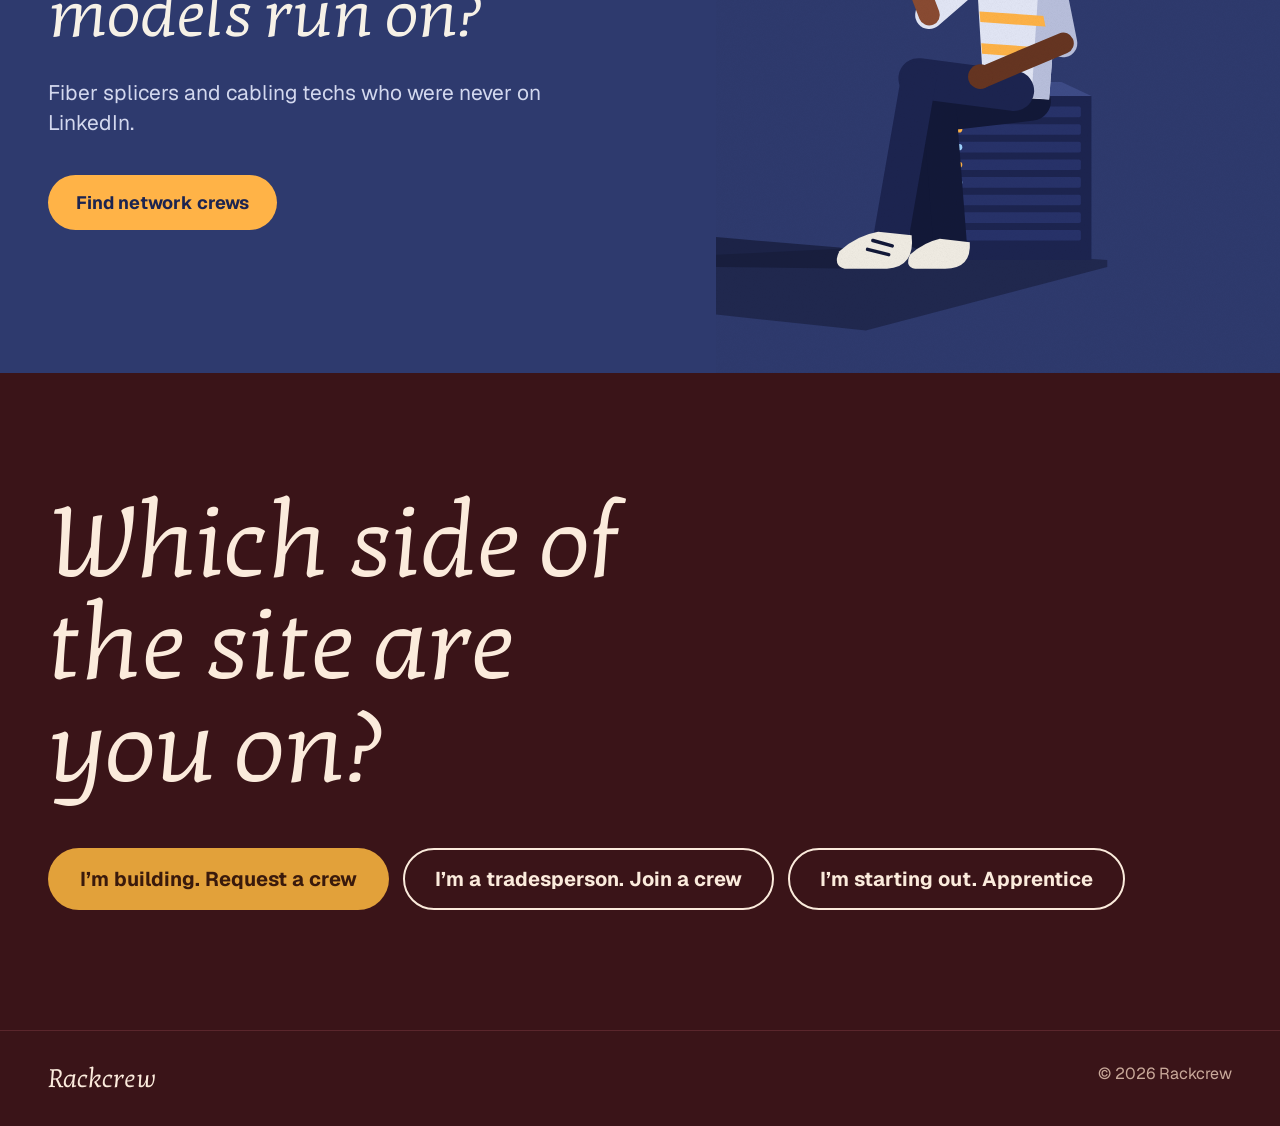
==== commit f50c3f6e: "Switch type to Kotta One (display) and Geist (body) - Self-host both faces as woff2 under /fonts wit" ====
--- a/index.html
+++ b/index.html
@@ -7,10 +7,10 @@
 <meta name="description" content="Rackcrew puts turbine, electrical, HVAC and network crews on data center sites.">
 <meta property="og:title" content="Who’s building the AI boom? | Rackcrew">
 <meta property="og:description" content="Rackcrew puts turbine, electrical, HVAC and network crews on data center sites.">
-<link rel="preconnect" href="https://fonts.googleapis.com">
-<link rel="preconnect" href="https://fonts.gstatic.com" crossorigin>
-<link rel="stylesheet" href="https://fonts.googleapis.com/css2?family=Bricolage+Grotesque:opsz,wdth,wght@12..96,75..100,400..800&amp;display=swap">
+<link rel="preload" href="/fonts/KottaOne-Regular.woff2" as="font" type="font/woff2" crossorigin>
 <style>
+@font-face{font-family:'Kotta One';src:url('/fonts/KottaOne-Regular.woff2') format('woff2');font-weight:400;font-style:normal;font-display:swap}
+@font-face{font-family:'Geist';src:url('/fonts/Geist-Variable.woff2') format('woff2');font-weight:100 900;font-style:normal;font-display:swap}
 body{margin:0;background:#3A1418}
 a{color:inherit}a:hover{opacity:.88}
 h1,h2,p{margin:0}
@@ -19,17 +19,17 @@
 </style>
 </head>
 <body>
-<div style="font-family: 'Bricolage Grotesque', 'Arial Narrow', sans-serif; background: #3A1418; color: #FBEBDC">
+<div style="font-family: 'Geist', system-ui, sans-serif; background: #3A1418; color: #FBEBDC">
 
 <header style="max-width: 1360px; margin: 0 auto; padding: 28px 48px 104px">
   <nav aria-label="Main" style="display: flex; flex-wrap: wrap; align-items: center; justify-content: space-between; gap: 12px 24px">
-    <a href="#top" style="font-weight: 800; font-stretch: 75%; font-size: 34px; letter-spacing: -0.01em; text-decoration: none">Rackcrew</a>
+    <a href="#top" style="font-family: 'Kotta One', Georgia, serif; font-weight: 400; font-size: 34px; letter-spacing: -0.01em; text-decoration: none">Rackcrew</a>
     <div style="display: flex; flex-wrap: wrap; gap: 10px">
       <a href="#start" style="text-decoration: none; font-weight: 700; padding: 12px 20px">Join a crew</a>
-      <a href="#start" style="text-decoration: none; font-weight: 700; padding: 12px 22px; border-radius: 999px; background: #FBEBDC; color: #3A1418">Request a crew</a>
+      <a href="/request" style="text-decoration: none; font-weight: 700; padding: 12px 22px; border-radius: 999px; background: #FBEBDC; color: #3A1418">Request a crew</a>
     </div>
   </nav>
-  <h1 id="top" style="margin-top: 112px; font-weight: 800; font-stretch: 75%; font-size: clamp(72px, 11vw, 184px); line-height: 0.86; letter-spacing: -0.03em; max-width: 9ch">Who’s building the AI boom?</h1>
+  <h1 id="top" style="margin-top: 112px; font-family: 'Kotta One', Georgia, serif; font-weight: 400; font-size: clamp(72px, 11vw, 184px); line-height: 0.98; letter-spacing: -0.01em; max-width: 9ch">Who’s building the AI boom?</h1>
   <p style="margin-top: 36px; font-size: 22px; line-height: 1.45; max-width: 30em; color: #E8CDBF">Not the chips. The people. Rackcrew puts turbine, electrical, HVAC and network crews on data center sites.</p>
   <div style="margin-top: 40px; display: flex; flex-wrap: wrap; gap: 10px"><a href="#turbines" style="background: #E2A13A; color: #3A1A0C; text-decoration: none; font-weight: 700; font-size: 18px; padding: 14px 24px; border-radius: 999px">Turbine</a><a href="#electrical" style="background: #B3141C; color: #FFF1E8; text-decoration: none; font-weight: 700; font-size: 18px; padding: 14px 24px; border-radius: 999px">Electrical</a><a href="#cooling" style="background: #E5793D; color: #2E1005; text-decoration: none; font-weight: 700; font-size: 18px; padding: 14px 24px; border-radius: 999px">HVAC</a><a href="#networks" style="background: #2E3A6E; color: #F6F1E7; text-decoration: none; font-weight: 700; font-size: 18px; padding: 14px 24px; border-radius: 999px">Networks</a></div>
 </header>
@@ -37,63 +37,63 @@
 <section id="turbines" aria-labelledby="turbines-q" style="background: #E2A13A; color: #3A1A0C">
   <div class="rc-sec" style="max-width: 1360px; margin: 0 auto; display: flex; flex-direction: row; align-items: center; gap: 0 56px">
     <figure style="flex: 1 1 50%; margin: 0; min-width: 0">
-      <svg viewBox="0 0 640 760" role="img" aria-label="Illustration of a turbine technician" style="display: block; width: 100%; height: auto"><defs><filter id="grain-t" x="0" y="0" width="100%" height="100%"><feTurbulence type="fractalNoise" baseFrequency="1.15" numOctaves="2" stitchTiles="stitch"></feTurbulence><feColorMatrix type="saturate" values="0"></feColorMatrix></filter></defs><rect width="640" height="760" fill="#E2A13A"></rect><g opacity="0.9"><circle cx="120" cy="300" r="250" fill="#D8922F"></circle><line x1="212" y1="300" x2="360" y2="354" stroke="#C47E26" stroke-width="7" stroke-linecap="round"></line><line x1="211" y1="314" x2="349" y2="391" stroke="#C47E26" stroke-width="7" stroke-linecap="round"></line><line x1="207" y1="328" x2="332" y2="425" stroke="#C47E26" stroke-width="7" stroke-linecap="round"></line><line x1="202" y1="342" x2="310" y2="457" stroke="#C47E26" stroke-width="7" stroke-linecap="round"></line><line x1="194" y1="354" x2="283" y2="485" stroke="#C47E26" stroke-width="7" stroke-linecap="round"></line><line x1="185" y1="365" x2="252" y2="508" stroke="#C47E26" stroke-width="7" stroke-linecap="round"></line><line x1="174" y1="374" x2="218" y2="526" stroke="#C47E26" stroke-width="7" stroke-linecap="round"></line><line x1="162" y1="382" x2="181" y2="538" stroke="#C47E26" stroke-width="7" stroke-linecap="round"></line><line x1="148" y1="387" x2="143" y2="545" stroke="#C47E26" stroke-width="7" stroke-linecap="round"></line><line x1="134" y1="391" x2="105" y2="546" stroke="#C47E26" stroke-width="7" stroke-linecap="round"></line><line x1="120" y1="392" x2="66" y2="540" stroke="#C47E26" stroke-width="7" stroke-linecap="round"></line><line x1="106" y1="391" x2="29" y2="529" stroke="#C47E26" stroke-width="7" stroke-linecap="round"></line><line x1="92" y1="387" x2="-5" y2="512" stroke="#C47E26" stroke-width="7" stroke-linecap="round"></line><line x1="78" y1="382" x2="-37" y2="490" stroke="#C47E26" stroke-width="7" stroke-linecap="round"></line><line x1="66" y1="374" x2="-65" y2="463" stroke="#C47E26" stroke-width="7" stroke-linecap="round"></line><line x1="55" y1="365" x2="-88" y2="432" stroke="#C47E26" stroke-width="7" stroke-linecap="round"></line><line x1="46" y1="354" x2="-106" y2="398" stroke="#C47E26" stroke-width="7" stroke-linecap="round"></line><line x1="38" y1="342" x2="-118" y2="361" stroke="#C47E26" stroke-width="7" stroke-linecap="round"></line><line x1="33" y1="328" x2="-125" y2="323" stroke="#C47E26" stroke-width="7" stroke-linecap="round"></line><line x1="29" y1="314" x2="-126" y2="285" stroke="#C47E26" stroke-width="7" stroke-linecap="round"></line><line x1="28" y1="300" x2="-120" y2="246" stroke="#C47E26" stroke-width="7" stroke-linecap="round"></line><line x1="29" y1="286" x2="-109" y2="209" stroke="#C47E26" stroke-width="7" stroke-linecap="round"></line><line x1="33" y1="272" x2="-92" y2="175" stroke="#C47E26" stroke-width="7" stroke-linecap="round"></line><line x1="38" y1="258" x2="-70" y2="143" stroke="#C47E26" stroke-width="7" stroke-linecap="round"></line><line x1="46" y1="246" x2="-43" y2="115" stroke="#C47E26" stroke-width="7" stroke-linecap="round"></line><line x1="55" y1="235" x2="-12" y2="92" stroke="#C47E26" stroke-width="7" stroke-linecap="round"></line><line x1="66" y1="226" x2="22" y2="74" stroke="#C47E26" stroke-width="7" stroke-linecap="round"></line><line x1="78" y1="218" x2="59" y2="62" stroke="#C47E26" stroke-width="7" stroke-linecap="round"></line><line x1="92" y1="213" x2="97" y2="55" stroke="#C47E26" stroke-width="7" stroke-linecap="round"></line><line x1="106" y1="209" x2="135" y2="54" stroke="#C47E26" stroke-width="7" stroke-linecap="round"></line><line x1="120" y1="208" x2="174" y2="60" stroke="#C47E26" stroke-width="7" stroke-linecap="round"></line><line x1="134" y1="209" x2="211" y2="71" stroke="#C47E26" stroke-width="7" stroke-linecap="round"></line><line x1="148" y1="213" x2="245" y2="88" stroke="#C47E26" stroke-width="7" stroke-linecap="round"></line><line x1="162" y1="218" x2="277" y2="110" stroke="#C47E26" stroke-width="7" stroke-linecap="round"></line><line x1="174" y1="226" x2="305" y2="137" stroke="#C47E26" stroke-width="7" stroke-linecap="round"></line><line x1="185" y1="235" x2="328" y2="168" stroke="#C47E26" stroke-width="7" stroke-linecap="round"></line><line x1="194" y1="246" x2="346" y2="202" stroke="#C47E26" stroke-width="7" stroke-linecap="round"></line><line x1="202" y1="258" x2="358" y2="239" stroke="#C47E26" stroke-width="7" stroke-linecap="round"></line><line x1="207" y1="272" x2="365" y2="277" stroke="#C47E26" stroke-width="7" stroke-linecap="round"></line><line x1="211" y1="286" x2="366" y2="315" stroke="#C47E26" stroke-width="7" stroke-linecap="round"></line><circle cx="120" cy="300" r="88" fill="#C47E26"></circle><circle cx="120" cy="300" r="30" fill="#A9661D"></circle></g><polygon points="196,632 430,616 640,626 640,694 470,712 196,640" fill="#7A3A16" opacity="0.55"></polygon><polygon points="430,632 500,618 640,606 640,640 480,642" fill="#7A3A16" opacity="0.7"></polygon><polygon points="196,446 230,430 430,430 396,446" fill="#B4612C"></polygon><polygon points="396,446 430,430 430,616 396,632" fill="#6E3016"></polygon><rect x="196" y="446" width="200" height="186" fill="#93461F"></rect><path d="M196 508 H396 M196 570 H396" stroke="#7A3A19" stroke-width="5"></path><text x="296" y="550" text-anchor="middle" font-family="'Bricolage Grotesque', sans-serif" font-weight="800" font-size="40" fill="#E2A13A" opacity="0.75">GT-7</text><path d="M282 452 L386 464" fill="none" stroke="#4E1E10" stroke-width="44" stroke-linecap="round" stroke-linejoin="round"></path><path d="M386 464 L374 618" fill="none" stroke="#4E1E10" stroke-width="38" stroke-linecap="round" stroke-linejoin="round"></path><path d="M352 612 Q350 642 380 642 L414 642 Q426 640 420 626 Q404 612 386 608 Z" fill="#F4E3C1"></path><polygon points="250,290 346,282 336,446 262,450" fill="#C8692A"></polygon><polygon points="250,290 272,288 282,448 262,450" fill="#A4501E"></polygon><polygon points="255,356 341,350 340,362 255,368" fill="#F6E6C4"></polygon><polygon points="257,392 339,386 338,398 257,404" fill="#F6E6C4"></polygon><path d="M302 440 L410 426" fill="none" stroke="#6A2C17" stroke-width="46" stroke-linecap="round" stroke-linejoin="round"></path><path d="M410 426 L442 610" fill="none" stroke="#6A2C17" stroke-width="40" stroke-linecap="round" stroke-linejoin="round"></path><path d="M418 604 Q414 640 446 642 L494 642 Q508 638 500 622 Q480 604 456 600 Z" fill="#F4E3C1"></path><path d="M440 616 L462 610 M444 626 L468 620" stroke="#4E1E10" stroke-width="4" stroke-linecap="round"></path><path d="M262 306 L246 386" fill="none" stroke="#A4501E" stroke-width="32" stroke-linecap="round" stroke-linejoin="round"></path><path d="M246 386 L336 424" fill="none" stroke="#8A4F31" stroke-width="24" stroke-linecap="round" stroke-linejoin="round"></path><circle cx="340" cy="424" r="14" fill="#8A4F31"></circle><rect x="290" y="246" width="24" height="50" rx="8" fill="#8A4F31"></rect><ellipse cx="302" cy="224" rx="31" ry="37" fill="#8A4F31"></ellipse><ellipse cx="308" cy="224" rx="26" ry="35" fill="#B97650"></ellipse><ellipse cx="318" cy="226" rx="4" ry="5" fill="#3A1A0C"></ellipse><path d="M316 246 Q324 250 330 246" stroke="#8A4F31" stroke-width="4" fill="none" stroke-linecap="round"></path><path d="M268 214 C268 168 338 168 338 214 Z" fill="#F4E3C1"></path><rect x="258" y="207" width="96" height="13" rx="6.5" fill="#F4E3C1"></rect><path d="M303 176 L303 206" stroke="#D9C49B" stroke-width="5" stroke-linecap="round"></path><g transform="rotate(-28 425 282)"><rect x="416" y="128" width="18" height="160" rx="9" fill="#4E1E10"></rect><circle cx="425" cy="128" r="30" fill="#4E1E10"></circle><rect x="414" y="88" width="22" height="40" fill="#E2A13A"></rect></g><path d="M338 302 L398 354" fill="none" stroke="#C8692A" stroke-width="32" stroke-linecap="round" stroke-linejoin="round"></path><path d="M398 354 L424 286" fill="none" stroke="#B97650" stroke-width="24" stroke-linecap="round" stroke-linejoin="round"></path><circle cx="425" cy="282" r="15" fill="#B97650"></circle><rect width="640" height="760" filter="url(#grain-t)" opacity="0.13" style="mix-blend-mode: multiply"></rect></svg>
+      <svg viewBox="0 0 640 760" role="img" aria-label="Illustration of a turbine technician" style="display: block; width: 100%; height: auto"><defs><filter id="grain-t" x="0" y="0" width="100%" height="100%"><feTurbulence type="fractalNoise" baseFrequency="1.15" numOctaves="2" stitchTiles="stitch"></feTurbulence><feColorMatrix type="saturate" values="0"></feColorMatrix></filter></defs><rect width="640" height="760" fill="#E2A13A"></rect><g opacity="0.9"><circle cx="120" cy="300" r="250" fill="#D8922F"></circle><line x1="212" y1="300" x2="360" y2="354" stroke="#C47E26" stroke-width="7" stroke-linecap="round"></line><line x1="211" y1="314" x2="349" y2="391" stroke="#C47E26" stroke-width="7" stroke-linecap="round"></line><line x1="207" y1="328" x2="332" y2="425" stroke="#C47E26" stroke-width="7" stroke-linecap="round"></line><line x1="202" y1="342" x2="310" y2="457" stroke="#C47E26" stroke-width="7" stroke-linecap="round"></line><line x1="194" y1="354" x2="283" y2="485" stroke="#C47E26" stroke-width="7" stroke-linecap="round"></line><line x1="185" y1="365" x2="252" y2="508" stroke="#C47E26" stroke-width="7" stroke-linecap="round"></line><line x1="174" y1="374" x2="218" y2="526" stroke="#C47E26" stroke-width="7" stroke-linecap="round"></line><line x1="162" y1="382" x2="181" y2="538" stroke="#C47E26" stroke-width="7" stroke-linecap="round"></line><line x1="148" y1="387" x2="143" y2="545" stroke="#C47E26" stroke-width="7" stroke-linecap="round"></line><line x1="134" y1="391" x2="105" y2="546" stroke="#C47E26" stroke-width="7" stroke-linecap="round"></line><line x1="120" y1="392" x2="66" y2="540" stroke="#C47E26" stroke-width="7" stroke-linecap="round"></line><line x1="106" y1="391" x2="29" y2="529" stroke="#C47E26" stroke-width="7" stroke-linecap="round"></line><line x1="92" y1="387" x2="-5" y2="512" stroke="#C47E26" stroke-width="7" stroke-linecap="round"></line><line x1="78" y1="382" x2="-37" y2="490" stroke="#C47E26" stroke-width="7" stroke-linecap="round"></line><line x1="66" y1="374" x2="-65" y2="463" stroke="#C47E26" stroke-width="7" stroke-linecap="round"></line><line x1="55" y1="365" x2="-88" y2="432" stroke="#C47E26" stroke-width="7" stroke-linecap="round"></line><line x1="46" y1="354" x2="-106" y2="398" stroke="#C47E26" stroke-width="7" stroke-linecap="round"></line><line x1="38" y1="342" x2="-118" y2="361" stroke="#C47E26" stroke-width="7" stroke-linecap="round"></line><line x1="33" y1="328" x2="-125" y2="323" stroke="#C47E26" stroke-width="7" stroke-linecap="round"></line><line x1="29" y1="314" x2="-126" y2="285" stroke="#C47E26" stroke-width="7" stroke-linecap="round"></line><line x1="28" y1="300" x2="-120" y2="246" stroke="#C47E26" stroke-width="7" stroke-linecap="round"></line><line x1="29" y1="286" x2="-109" y2="209" stroke="#C47E26" stroke-width="7" stroke-linecap="round"></line><line x1="33" y1="272" x2="-92" y2="175" stroke="#C47E26" stroke-width="7" stroke-linecap="round"></line><line x1="38" y1="258" x2="-70" y2="143" stroke="#C47E26" stroke-width="7" stroke-linecap="round"></line><line x1="46" y1="246" x2="-43" y2="115" stroke="#C47E26" stroke-width="7" stroke-linecap="round"></line><line x1="55" y1="235" x2="-12" y2="92" stroke="#C47E26" stroke-width="7" stroke-linecap="round"></line><line x1="66" y1="226" x2="22" y2="74" stroke="#C47E26" stroke-width="7" stroke-linecap="round"></line><line x1="78" y1="218" x2="59" y2="62" stroke="#C47E26" stroke-width="7" stroke-linecap="round"></line><line x1="92" y1="213" x2="97" y2="55" stroke="#C47E26" stroke-width="7" stroke-linecap="round"></line><line x1="106" y1="209" x2="135" y2="54" stroke="#C47E26" stroke-width="7" stroke-linecap="round"></line><line x1="120" y1="208" x2="174" y2="60" stroke="#C47E26" stroke-width="7" stroke-linecap="round"></line><line x1="134" y1="209" x2="211" y2="71" stroke="#C47E26" stroke-width="7" stroke-linecap="round"></line><line x1="148" y1="213" x2="245" y2="88" stroke="#C47E26" stroke-width="7" stroke-linecap="round"></line><line x1="162" y1="218" x2="277" y2="110" stroke="#C47E26" stroke-width="7" stroke-linecap="round"></line><line x1="174" y1="226" x2="305" y2="137" stroke="#C47E26" stroke-width="7" stroke-linecap="round"></line><line x1="185" y1="235" x2="328" y2="168" stroke="#C47E26" stroke-width="7" stroke-linecap="round"></line><line x1="194" y1="246" x2="346" y2="202" stroke="#C47E26" stroke-width="7" stroke-linecap="round"></line><line x1="202" y1="258" x2="358" y2="239" stroke="#C47E26" stroke-width="7" stroke-linecap="round"></line><line x1="207" y1="272" x2="365" y2="277" stroke="#C47E26" stroke-width="7" stroke-linecap="round"></line><line x1="211" y1="286" x2="366" y2="315" stroke="#C47E26" stroke-width="7" stroke-linecap="round"></line><circle cx="120" cy="300" r="88" fill="#C47E26"></circle><circle cx="120" cy="300" r="30" fill="#A9661D"></circle></g><polygon points="196,632 430,616 640,626 640,694 470,712 196,640" fill="#7A3A16" opacity="0.55"></polygon><polygon points="430,632 500,618 640,606 640,640 480,642" fill="#7A3A16" opacity="0.7"></polygon><polygon points="196,446 230,430 430,430 396,446" fill="#B4612C"></polygon><polygon points="396,446 430,430 430,616 396,632" fill="#6E3016"></polygon><rect x="196" y="446" width="200" height="186" fill="#93461F"></rect><path d="M196 508 H396 M196 570 H396" stroke="#7A3A19" stroke-width="5"></path><text x="296" y="550" text-anchor="middle" font-family="'Geist', sans-serif" font-weight="800" font-size="40" fill="#E2A13A" opacity="0.75">GT-7</text><path d="M282 452 L386 464" fill="none" stroke="#4E1E10" stroke-width="44" stroke-linecap="round" stroke-linejoin="round"></path><path d="M386 464 L374 618" fill="none" stroke="#4E1E10" stroke-width="38" stroke-linecap="round" stroke-linejoin="round"></path><path d="M352 612 Q350 642 380 642 L414 642 Q426 640 420 626 Q404 612 386 608 Z" fill="#F4E3C1"></path><polygon points="250,290 346,282 336,446 262,450" fill="#C8692A"></polygon><polygon points="250,290 272,288 282,448 262,450" fill="#A4501E"></polygon><polygon points="255,356 341,350 340,362 255,368" fill="#F6E6C4"></polygon><polygon points="257,392 339,386 338,398 257,404" fill="#F6E6C4"></polygon><path d="M302 440 L410 426" fill="none" stroke="#6A2C17" stroke-width="46" stroke-linecap="round" stroke-linejoin="round"></path><path d="M410 426 L442 610" fill="none" stroke="#6A2C17" stroke-width="40" stroke-linecap="round" stroke-linejoin="round"></path><path d="M418 604 Q414 640 446 642 L494 642 Q508 638 500 622 Q480 604 456 600 Z" fill="#F4E3C1"></path><path d="M440 616 L462 610 M444 626 L468 620" stroke="#4E1E10" stroke-width="4" stroke-linecap="round"></path><path d="M262 306 L246 386" fill="none" stroke="#A4501E" stroke-width="32" stroke-linecap="round" stroke-linejoin="round"></path><path d="M246 386 L336 424" fill="none" stroke="#8A4F31" stroke-width="24" stroke-linecap="round" stroke-linejoin="round"></path><circle cx="340" cy="424" r="14" fill="#8A4F31"></circle><rect x="290" y="246" width="24" height="50" rx="8" fill="#8A4F31"></rect><ellipse cx="302" cy="224" rx="31" ry="37" fill="#8A4F31"></ellipse><ellipse cx="308" cy="224" rx="26" ry="35" fill="#B97650"></ellipse><ellipse cx="318" cy="226" rx="4" ry="5" fill="#3A1A0C"></ellipse><path d="M316 246 Q324 250 330 246" stroke="#8A4F31" stroke-width="4" fill="none" stroke-linecap="round"></path><path d="M268 214 C268 168 338 168 338 214 Z" fill="#F4E3C1"></path><rect x="258" y="207" width="96" height="13" rx="6.5" fill="#F4E3C1"></rect><path d="M303 176 L303 206" stroke="#D9C49B" stroke-width="5" stroke-linecap="round"></path><g transform="rotate(-28 425 282)"><rect x="416" y="128" width="18" height="160" rx="9" fill="#4E1E10"></rect><circle cx="425" cy="128" r="30" fill="#4E1E10"></circle><rect x="414" y="88" width="22" height="40" fill="#E2A13A"></rect></g><path d="M338 302 L398 354" fill="none" stroke="#C8692A" stroke-width="32" stroke-linecap="round" stroke-linejoin="round"></path><path d="M398 354 L424 286" fill="none" stroke="#B97650" stroke-width="24" stroke-linecap="round" stroke-linejoin="round"></path><circle cx="425" cy="282" r="15" fill="#B97650"></circle><rect width="640" height="760" filter="url(#grain-t)" opacity="0.13" style="mix-blend-mode: multiply"></rect></svg>
     </figure>
     <div style="flex: 1 1 50%; min-width: 0; padding: 64px 48px">
-      <h2 id="turbines-q" style="font-family: 'Bricolage Grotesque', 'Arial Narrow', sans-serif; font-weight: 800; font-stretch: 75%; font-size: clamp(52px, 6.2vw, 104px); line-height: 0.92; letter-spacing: -0.02em; max-width: 9ch">Who keeps the lights on when the grid can’t?</h2>
+      <h2 id="turbines-q" style="font-family: 'Kotta One', Georgia, serif; font-weight: 400; font-size: clamp(44px, 5.2vw, 84px); line-height: 1.02; letter-spacing: -0.01em; max-width: 12ch; text-wrap: balance">Who keeps the lights on when the grid can’t?</h2>
       <p style="margin-top: 28px; font-size: 21px; line-height: 1.45; color: #5A2A10; max-width: 24em">Gas turbine and genset techs, from power plants and oil fields.</p>
-      <a href="#start" style="display: inline-block; margin-top: 36px; background: #3A1A0C; color: #F4E3C1; text-decoration: none; font-weight: 700; font-size: 18px; padding: 16px 28px; border-radius: 999px">Find turbine crews</a>
+      <a href="/request?trade=turbine" style="display: inline-block; margin-top: 36px; background: #3A1A0C; color: #F4E3C1; text-decoration: none; font-weight: 700; font-size: 18px; padding: 16px 28px; border-radius: 999px">Find turbine crews</a>
     </div>
   </div>
 </section>
 <section id="electrical" aria-labelledby="electrical-q" style="background: #B3141C; color: #FFF1E8">
   <div class="rc-sec" style="max-width: 1360px; margin: 0 auto; display: flex; flex-direction: row-reverse; align-items: center; gap: 0 56px">
     <figure style="flex: 1 1 50%; margin: 0; min-width: 0">
-      <svg viewBox="0 0 640 760" role="img" aria-label="Illustration of a electrical technician" style="display: block; width: 100%; height: auto"><defs><filter id="grain-e" x="0" y="0" width="100%" height="100%"><feTurbulence type="fractalNoise" baseFrequency="1.15" numOctaves="2" stitchTiles="stitch"></feTurbulence><feColorMatrix type="saturate" values="0"></feColorMatrix></filter></defs><rect width="640" height="760" fill="#B3141C"></rect><g transform="translate(640 0) scale(-1 1)"><polygon points="196,632 430,616 640,626 640,694 470,712 196,640" fill="#4E070C" opacity="0.55"></polygon><polygon points="430,632 500,618 640,606 640,640 480,642" fill="#4E070C" opacity="0.7"></polygon><ellipse cx="300" cy="620" rx="124" ry="24" fill="#5E0A10"></ellipse><rect x="238" y="452" width="124" height="168" fill="#F06A4F"></rect><line x1="238" y1="466" x2="362" y2="466" stroke="#C94A36" stroke-width="4"></line><line x1="238" y1="479" x2="362" y2="479" stroke="#C94A36" stroke-width="4"></line><line x1="238" y1="492" x2="362" y2="492" stroke="#C94A36" stroke-width="4"></line><line x1="238" y1="505" x2="362" y2="505" stroke="#C94A36" stroke-width="4"></line><line x1="238" y1="518" x2="362" y2="518" stroke="#C94A36" stroke-width="4"></line><line x1="238" y1="531" x2="362" y2="531" stroke="#C94A36" stroke-width="4"></line><line x1="238" y1="544" x2="362" y2="544" stroke="#C94A36" stroke-width="4"></line><line x1="238" y1="557" x2="362" y2="557" stroke="#C94A36" stroke-width="4"></line><line x1="238" y1="570" x2="362" y2="570" stroke="#C94A36" stroke-width="4"></line><line x1="238" y1="583" x2="362" y2="583" stroke="#C94A36" stroke-width="4"></line><line x1="238" y1="596" x2="362" y2="596" stroke="#C94A36" stroke-width="4"></line><line x1="238" y1="609" x2="362" y2="609" stroke="#C94A36" stroke-width="4"></line><ellipse cx="300" cy="458" rx="124" ry="24" fill="#6E0E14"></ellipse><ellipse cx="300" cy="448" rx="124" ry="24" fill="#8C161C"></ellipse><ellipse cx="300" cy="448" rx="26" ry="6" fill="#5E0A10"></ellipse><path d="M282 452 L386 464" fill="none" stroke="#2A0B0F" stroke-width="44" stroke-linecap="round" stroke-linejoin="round"></path><path d="M386 464 L374 618" fill="none" stroke="#2A0B0F" stroke-width="38" stroke-linecap="round" stroke-linejoin="round"></path><path d="M352 612 Q350 642 380 642 L414 642 Q426 640 420 626 Q404 612 386 608 Z" fill="#F2D9C8"></path><polygon points="250,290 346,282 336,446 262,450" fill="#E8473B"></polygon><polygon points="250,290 272,288 282,448 262,450" fill="#C2332B"></polygon><polygon points="255,356 341,350 340,362 255,368" fill="#FBE3D2"></polygon><polygon points="257,392 339,386 338,398 257,404" fill="#FBE3D2"></polygon><path d="M302 440 L410 426" fill="none" stroke="#3B1216" stroke-width="46" stroke-linecap="round" stroke-linejoin="round"></path><path d="M410 426 L442 610" fill="none" stroke="#3B1216" stroke-width="40" stroke-linecap="round" stroke-linejoin="round"></path><path d="M418 604 Q414 640 446 642 L494 642 Q508 638 500 622 Q480 604 456 600 Z" fill="#F2D9C8"></path><path d="M440 616 L462 610 M444 626 L468 620" stroke="#2A0B0F" stroke-width="4" stroke-linecap="round"></path><path d="M262 306 L246 386" fill="none" stroke="#C2332B" stroke-width="32" stroke-linecap="round" stroke-linejoin="round"></path><path d="M246 386 L336 424" fill="none" stroke="#45231A" stroke-width="24" stroke-linecap="round" stroke-linejoin="round"></path><circle cx="340" cy="424" r="14" fill="#45231A"></circle><rect x="290" y="246" width="24" height="50" rx="8" fill="#45231A"></rect><ellipse cx="302" cy="224" rx="31" ry="37" fill="#45231A"></ellipse><ellipse cx="308" cy="224" rx="26" ry="35" fill="#5E3324"></ellipse><ellipse cx="318" cy="226" rx="4" ry="5" fill="#1E0709"></ellipse><path d="M316 246 Q324 250 330 246" stroke="#45231A" stroke-width="4" fill="none" stroke-linecap="round"></path><path d="M268 214 C268 168 338 168 338 214 Z" fill="#F2D9C8"></path><rect x="258" y="207" width="96" height="13" rx="6.5" fill="#F2D9C8"></rect><path d="M303 176 L303 206" stroke="#D2B4A2" stroke-width="5" stroke-linecap="round"></path><path d="M470 262 C560 300 520 520 600 600 S640 700 700 700" fill="none" stroke="#F06A4F" stroke-width="9" stroke-linecap="round"></path><circle cx="440" cy="250" r="36" fill="none" stroke="#F06A4F" stroke-width="10"></circle><circle cx="440" cy="250" r="22" fill="none" stroke="#C94A36" stroke-width="8"></circle><path d="M338 302 L398 354" fill="none" stroke="#E8473B" stroke-width="32" stroke-linecap="round" stroke-linejoin="round"></path><path d="M398 354 L424 286" fill="none" stroke="#5E3324" stroke-width="24" stroke-linecap="round" stroke-linejoin="round"></path><circle cx="425" cy="282" r="15" fill="#5E3324"></circle></g><rect width="640" height="760" filter="url(#grain-e)" opacity="0.13" style="mix-blend-mode: multiply"></rect></svg>
+      <svg viewBox="0 0 640 760" role="img" aria-label="Illustration of an electrical technician" style="display: block; width: 100%; height: auto"><defs><filter id="grain-e" x="0" y="0" width="100%" height="100%"><feTurbulence type="fractalNoise" baseFrequency="1.15" numOctaves="2" stitchTiles="stitch"></feTurbulence><feColorMatrix type="saturate" values="0"></feColorMatrix></filter></defs><rect width="640" height="760" fill="#B3141C"></rect><g transform="translate(640 0) scale(-1 1)"><polygon points="196,632 430,616 640,626 640,694 470,712 196,640" fill="#4E070C" opacity="0.55"></polygon><polygon points="430,632 500,618 640,606 640,640 480,642" fill="#4E070C" opacity="0.7"></polygon><ellipse cx="300" cy="620" rx="124" ry="24" fill="#5E0A10"></ellipse><rect x="238" y="452" width="124" height="168" fill="#F06A4F"></rect><line x1="238" y1="466" x2="362" y2="466" stroke="#C94A36" stroke-width="4"></line><line x1="238" y1="479" x2="362" y2="479" stroke="#C94A36" stroke-width="4"></line><line x1="238" y1="492" x2="362" y2="492" stroke="#C94A36" stroke-width="4"></line><line x1="238" y1="505" x2="362" y2="505" stroke="#C94A36" stroke-width="4"></line><line x1="238" y1="518" x2="362" y2="518" stroke="#C94A36" stroke-width="4"></line><line x1="238" y1="531" x2="362" y2="531" stroke="#C94A36" stroke-width="4"></line><line x1="238" y1="544" x2="362" y2="544" stroke="#C94A36" stroke-width="4"></line><line x1="238" y1="557" x2="362" y2="557" stroke="#C94A36" stroke-width="4"></line><line x1="238" y1="570" x2="362" y2="570" stroke="#C94A36" stroke-width="4"></line><line x1="238" y1="583" x2="362" y2="583" stroke="#C94A36" stroke-width="4"></line><line x1="238" y1="596" x2="362" y2="596" stroke="#C94A36" stroke-width="4"></line><line x1="238" y1="609" x2="362" y2="609" stroke="#C94A36" stroke-width="4"></line><ellipse cx="300" cy="458" rx="124" ry="24" fill="#6E0E14"></ellipse><ellipse cx="300" cy="448" rx="124" ry="24" fill="#8C161C"></ellipse><ellipse cx="300" cy="448" rx="26" ry="6" fill="#5E0A10"></ellipse><path d="M282 452 L386 464" fill="none" stroke="#2A0B0F" stroke-width="44" stroke-linecap="round" stroke-linejoin="round"></path><path d="M386 464 L374 618" fill="none" stroke="#2A0B0F" stroke-width="38" stroke-linecap="round" stroke-linejoin="round"></path><path d="M352 612 Q350 642 380 642 L414 642 Q426 640 420 626 Q404 612 386 608 Z" fill="#F2D9C8"></path><polygon points="250,290 346,282 336,446 262,450" fill="#E8473B"></polygon><polygon points="250,290 272,288 282,448 262,450" fill="#C2332B"></polygon><polygon points="255,356 341,350 340,362 255,368" fill="#FBE3D2"></polygon><polygon points="257,392 339,386 338,398 257,404" fill="#FBE3D2"></polygon><path d="M302 440 L410 426" fill="none" stroke="#3B1216" stroke-width="46" stroke-linecap="round" stroke-linejoin="round"></path><path d="M410 426 L442 610" fill="none" stroke="#3B1216" stroke-width="40" stroke-linecap="round" stroke-linejoin="round"></path><path d="M418 604 Q414 640 446 642 L494 642 Q508 638 500 622 Q480 604 456 600 Z" fill="#F2D9C8"></path><path d="M440 616 L462 610 M444 626 L468 620" stroke="#2A0B0F" stroke-width="4" stroke-linecap="round"></path><path d="M262 306 L246 386" fill="none" stroke="#C2332B" stroke-width="32" stroke-linecap="round" stroke-linejoin="round"></path><path d="M246 386 L336 424" fill="none" stroke="#45231A" stroke-width="24" stroke-linecap="round" stroke-linejoin="round"></path><circle cx="340" cy="424" r="14" fill="#45231A"></circle><rect x="290" y="246" width="24" height="50" rx="8" fill="#45231A"></rect><ellipse cx="302" cy="224" rx="31" ry="37" fill="#45231A"></ellipse><ellipse cx="308" cy="224" rx="26" ry="35" fill="#5E3324"></ellipse><ellipse cx="318" cy="226" rx="4" ry="5" fill="#1E0709"></ellipse><path d="M316 246 Q324 250 330 246" stroke="#45231A" stroke-width="4" fill="none" stroke-linecap="round"></path><path d="M268 214 C268 168 338 168 338 214 Z" fill="#F2D9C8"></path><rect x="258" y="207" width="96" height="13" rx="6.5" fill="#F2D9C8"></rect><path d="M303 176 L303 206" stroke="#D2B4A2" stroke-width="5" stroke-linecap="round"></path><path d="M470 262 C560 300 520 520 600 600 S640 700 700 700" fill="none" stroke="#F06A4F" stroke-width="9" stroke-linecap="round"></path><circle cx="440" cy="250" r="36" fill="none" stroke="#F06A4F" stroke-width="10"></circle><circle cx="440" cy="250" r="22" fill="none" stroke="#C94A36" stroke-width="8"></circle><path d="M338 302 L398 354" fill="none" stroke="#E8473B" stroke-width="32" stroke-linecap="round" stroke-linejoin="round"></path><path d="M398 354 L424 286" fill="none" stroke="#5E3324" stroke-width="24" stroke-linecap="round" stroke-linejoin="round"></path><circle cx="425" cy="282" r="15" fill="#5E3324"></circle></g><rect width="640" height="760" filter="url(#grain-e)" opacity="0.13" style="mix-blend-mode: multiply"></rect></svg>
     </figure>
     <div style="flex: 1 1 50%; min-width: 0; padding: 64px 48px">
-      <h2 id="electrical-q" style="font-family: 'Bricolage Grotesque', 'Arial Narrow', sans-serif; font-weight: 800; font-stretch: 75%; font-size: clamp(52px, 6.2vw, 104px); line-height: 0.92; letter-spacing: -0.02em; max-width: 9ch">Who wires a hundred megawatts?</h2>
+      <h2 id="electrical-q" style="font-family: 'Kotta One', Georgia, serif; font-weight: 400; font-size: clamp(44px, 5.2vw, 84px); line-height: 1.02; letter-spacing: -0.01em; max-width: 12ch; text-wrap: balance">Who wires a hundred megawatts?</h2>
       <p style="margin-top: 28px; font-size: 21px; line-height: 1.45; color: #FBD3C6; max-width: 24em">Journeymen, switchgear techs and linemen. The scarcest trade on site.</p>
-      <a href="#start" style="display: inline-block; margin-top: 36px; background: #FFF1E8; color: #7A0D13; text-decoration: none; font-weight: 700; font-size: 18px; padding: 16px 28px; border-radius: 999px">Find electrical crews</a>
+      <a href="/request?trade=electrical" style="display: inline-block; margin-top: 36px; background: #FFF1E8; color: #7A0D13; text-decoration: none; font-weight: 700; font-size: 18px; padding: 16px 28px; border-radius: 999px">Find electrical crews</a>
     </div>
   </div>
 </section>
 <section id="cooling" aria-labelledby="cooling-q" style="background: #E5793D; color: #2E1005">
   <div class="rc-sec" style="max-width: 1360px; margin: 0 auto; display: flex; flex-direction: row; align-items: center; gap: 0 56px">
     <figure style="flex: 1 1 50%; margin: 0; min-width: 0">
-      <svg viewBox="0 0 640 760" role="img" aria-label="Illustration of a hvac technician" style="display: block; width: 100%; height: auto"><defs><filter id="grain-h" x="0" y="0" width="100%" height="100%"><feTurbulence type="fractalNoise" baseFrequency="1.15" numOctaves="2" stitchTiles="stitch"></feTurbulence><feColorMatrix type="saturate" values="0"></feColorMatrix></filter></defs><rect width="640" height="760" fill="#E5793D"></rect><path d="M120 420 C102 380 138 350 120 310 S138 240 120 200" fill="none" stroke="#F7CDA6" stroke-width="6" stroke-linecap="round" opacity="0.45"></path><path d="M160 420 C142 380 178 350 160 310 S178 240 160 200" fill="none" stroke="#F7CDA6" stroke-width="6" stroke-linecap="round" opacity="0.45"></path><path d="M200 420 C182 380 218 350 200 310 S218 240 200 200" fill="none" stroke="#F7CDA6" stroke-width="6" stroke-linecap="round" opacity="0.45"></path><polygon points="196,632 430,616 640,626 640,694 470,712 196,640" fill="#83300F" opacity="0.55"></polygon><polygon points="430,632 500,618 640,606 640,640 480,642" fill="#83300F" opacity="0.7"></polygon><polygon points="188,446 222,430 446,430 412,446" fill="#D2693A"></polygon><polygon points="412,446 446,430 446,616 412,632" fill="#8F3A16"></polygon><rect x="188" y="446" width="224" height="186" fill="#B9542A"></rect><circle cx="300" cy="540" r="66" fill="#8F3A16"></circle><line x1="300" y1="540" x2="358" y2="540" stroke="#B4512A" stroke-width="10" stroke-linecap="round"></line><line x1="300" y1="540" x2="329" y2="590" stroke="#B4512A" stroke-width="10" stroke-linecap="round"></line><line x1="300" y1="540" x2="271" y2="590" stroke="#B4512A" stroke-width="10" stroke-linecap="round"></line><line x1="300" y1="540" x2="242" y2="540" stroke="#B4512A" stroke-width="10" stroke-linecap="round"></line><line x1="300" y1="540" x2="271" y2="490" stroke="#B4512A" stroke-width="10" stroke-linecap="round"></line><line x1="300" y1="540" x2="329" y2="490" stroke="#B4512A" stroke-width="10" stroke-linecap="round"></line><circle cx="300" cy="540" r="66" fill="none" stroke="#D2693A" stroke-width="5"></circle><circle cx="300" cy="540" r="12" fill="#D2693A"></circle><line x1="420" y1="470" x2="438" y2="462" stroke="#6E2A0E" stroke-width="4"></line><line x1="420" y1="492" x2="438" y2="484" stroke="#6E2A0E" stroke-width="4"></line><line x1="420" y1="514" x2="438" y2="506" stroke="#6E2A0E" stroke-width="4"></line><line x1="420" y1="536" x2="438" y2="528" stroke="#6E2A0E" stroke-width="4"></line><line x1="420" y1="558" x2="438" y2="550" stroke="#6E2A0E" stroke-width="4"></line><line x1="420" y1="580" x2="438" y2="572" stroke="#6E2A0E" stroke-width="4"></line><line x1="420" y1="602" x2="438" y2="594" stroke="#6E2A0E" stroke-width="4"></line><path d="M282 452 L386 464" fill="none" stroke="#5C1F0B" stroke-width="44" stroke-linecap="round" stroke-linejoin="round"></path><path d="M386 464 L374 618" fill="none" stroke="#5C1F0B" stroke-width="38" stroke-linecap="round" stroke-linejoin="round"></path><path d="M352 612 Q350 642 380 642 L414 642 Q426 640 420 626 Q404 612 386 608 Z" fill="#FBEBDC"></path><polygon points="250,290 346,282 336,446 262,450" fill="#F7CDA6"></polygon><polygon points="250,290 272,288 282,448 262,450" fill="#E2AE82"></polygon><polygon points="255,356 341,350 340,362 255,368" fill="#FFFFFF"></polygon><polygon points="257,392 339,386 338,398 257,404" fill="#FFFFFF"></polygon><path d="M302 440 L410 426" fill="none" stroke="#7A2C12" stroke-width="46" stroke-linecap="round" stroke-linejoin="round"></path><path d="M410 426 L442 610" fill="none" stroke="#7A2C12" stroke-width="40" stroke-linecap="round" stroke-linejoin="round"></path><path d="M418 604 Q414 640 446 642 L494 642 Q508 638 500 622 Q480 604 456 600 Z" fill="#FBEBDC"></path><path d="M440 616 L462 610 M444 626 L468 620" stroke="#5C1F0B" stroke-width="4" stroke-linecap="round"></path><path d="M262 306 L246 386" fill="none" stroke="#E2AE82" stroke-width="32" stroke-linecap="round" stroke-linejoin="round"></path><path d="M246 386 L336 424" fill="none" stroke="#9E6444" stroke-width="24" stroke-linecap="round" stroke-linejoin="round"></path><circle cx="340" cy="424" r="14" fill="#9E6444"></circle><rect x="290" y="246" width="24" height="50" rx="8" fill="#9E6444"></rect><ellipse cx="302" cy="224" rx="31" ry="37" fill="#9E6444"></ellipse><ellipse cx="308" cy="224" rx="26" ry="35" fill="#C98A64"></ellipse><ellipse cx="318" cy="226" rx="4" ry="5" fill="#3A1407"></ellipse><path d="M316 246 Q324 250 330 246" stroke="#9E6444" stroke-width="4" fill="none" stroke-linecap="round"></path><path d="M270 212 C270 172 336 172 336 212 Z" fill="#FBEBDC"></path><path d="M330 204 L372 210 Q376 216 368 218 L330 216 Z" fill="#E2AE82"></path><path d="M410 276 C400 340 370 380 360 440 M446 276 C452 340 470 380 470 432" fill="none" stroke="#7A2C12" stroke-width="7" stroke-linecap="round"></path><rect x="392" y="256" width="72" height="22" rx="7" fill="#5C1F0B"></rect><circle cx="406" cy="238" r="20" fill="#FBEBDC"></circle><circle cx="452" cy="238" r="20" fill="#FBEBDC"></circle><path d="M406 238 L414 226 M452 238 L442 228" stroke="#5C1F0B" stroke-width="4" stroke-linecap="round"></path><path d="M338 302 L398 354" fill="none" stroke="#F7CDA6" stroke-width="32" stroke-linecap="round" stroke-linejoin="round"></path><path d="M398 354 L424 286" fill="none" stroke="#C98A64" stroke-width="24" stroke-linecap="round" stroke-linejoin="round"></path><circle cx="425" cy="282" r="15" fill="#C98A64"></circle><rect width="640" height="760" filter="url(#grain-h)" opacity="0.13" style="mix-blend-mode: multiply"></rect></svg>
+      <svg viewBox="0 0 640 760" role="img" aria-label="Illustration of an HVAC technician" style="display: block; width: 100%; height: auto"><defs><filter id="grain-h" x="0" y="0" width="100%" height="100%"><feTurbulence type="fractalNoise" baseFrequency="1.15" numOctaves="2" stitchTiles="stitch"></feTurbulence><feColorMatrix type="saturate" values="0"></feColorMatrix></filter></defs><rect width="640" height="760" fill="#E5793D"></rect><path d="M120 420 C102 380 138 350 120 310 S138 240 120 200" fill="none" stroke="#F7CDA6" stroke-width="6" stroke-linecap="round" opacity="0.45"></path><path d="M160 420 C142 380 178 350 160 310 S178 240 160 200" fill="none" stroke="#F7CDA6" stroke-width="6" stroke-linecap="round" opacity="0.45"></path><path d="M200 420 C182 380 218 350 200 310 S218 240 200 200" fill="none" stroke="#F7CDA6" stroke-width="6" stroke-linecap="round" opacity="0.45"></path><polygon points="196,632 430,616 640,626 640,694 470,712 196,640" fill="#83300F" opacity="0.55"></polygon><polygon points="430,632 500,618 640,606 640,640 480,642" fill="#83300F" opacity="0.7"></polygon><polygon points="188,446 222,430 446,430 412,446" fill="#D2693A"></polygon><polygon points="412,446 446,430 446,616 412,632" fill="#8F3A16"></polygon><rect x="188" y="446" width="224" height="186" fill="#B9542A"></rect><circle cx="300" cy="540" r="66" fill="#8F3A16"></circle><line x1="300" y1="540" x2="358" y2="540" stroke="#B4512A" stroke-width="10" stroke-linecap="round"></line><line x1="300" y1="540" x2="329" y2="590" stroke="#B4512A" stroke-width="10" stroke-linecap="round"></line><line x1="300" y1="540" x2="271" y2="590" stroke="#B4512A" stroke-width="10" stroke-linecap="round"></line><line x1="300" y1="540" x2="242" y2="540" stroke="#B4512A" stroke-width="10" stroke-linecap="round"></line><line x1="300" y1="540" x2="271" y2="490" stroke="#B4512A" stroke-width="10" stroke-linecap="round"></line><line x1="300" y1="540" x2="329" y2="490" stroke="#B4512A" stroke-width="10" stroke-linecap="round"></line><circle cx="300" cy="540" r="66" fill="none" stroke="#D2693A" stroke-width="5"></circle><circle cx="300" cy="540" r="12" fill="#D2693A"></circle><line x1="420" y1="470" x2="438" y2="462" stroke="#6E2A0E" stroke-width="4"></line><line x1="420" y1="492" x2="438" y2="484" stroke="#6E2A0E" stroke-width="4"></line><line x1="420" y1="514" x2="438" y2="506" stroke="#6E2A0E" stroke-width="4"></line><line x1="420" y1="536" x2="438" y2="528" stroke="#6E2A0E" stroke-width="4"></line><line x1="420" y1="558" x2="438" y2="550" stroke="#6E2A0E" stroke-width="4"></line><line x1="420" y1="580" x2="438" y2="572" stroke="#6E2A0E" stroke-width="4"></line><line x1="420" y1="602" x2="438" y2="594" stroke="#6E2A0E" stroke-width="4"></line><path d="M282 452 L386 464" fill="none" stroke="#5C1F0B" stroke-width="44" stroke-linecap="round" stroke-linejoin="round"></path><path d="M386 464 L374 618" fill="none" stroke="#5C1F0B" stroke-width="38" stroke-linecap="round" stroke-linejoin="round"></path><path d="M352 612 Q350 642 380 642 L414 642 Q426 640 420 626 Q404 612 386 608 Z" fill="#FBEBDC"></path><polygon points="250,290 346,282 336,446 262,450" fill="#F7CDA6"></polygon><polygon points="250,290 272,288 282,448 262,450" fill="#E2AE82"></polygon><polygon points="255,356 341,350 340,362 255,368" fill="#FFFFFF"></polygon><polygon points="257,392 339,386 338,398 257,404" fill="#FFFFFF"></polygon><path d="M302 440 L410 426" fill="none" stroke="#7A2C12" stroke-width="46" stroke-linecap="round" stroke-linejoin="round"></path><path d="M410 426 L442 610" fill="none" stroke="#7A2C12" stroke-width="40" stroke-linecap="round" stroke-linejoin="round"></path><path d="M418 604 Q414 640 446 642 L494 642 Q508 638 500 622 Q480 604 456 600 Z" fill="#FBEBDC"></path><path d="M440 616 L462 610 M444 626 L468 620" stroke="#5C1F0B" stroke-width="4" stroke-linecap="round"></path><path d="M262 306 L246 386" fill="none" stroke="#E2AE82" stroke-width="32" stroke-linecap="round" stroke-linejoin="round"></path><path d="M246 386 L336 424" fill="none" stroke="#9E6444" stroke-width="24" stroke-linecap="round" stroke-linejoin="round"></path><circle cx="340" cy="424" r="14" fill="#9E6444"></circle><rect x="290" y="246" width="24" height="50" rx="8" fill="#9E6444"></rect><ellipse cx="302" cy="224" rx="31" ry="37" fill="#9E6444"></ellipse><ellipse cx="308" cy="224" rx="26" ry="35" fill="#C98A64"></ellipse><ellipse cx="318" cy="226" rx="4" ry="5" fill="#3A1407"></ellipse><path d="M316 246 Q324 250 330 246" stroke="#9E6444" stroke-width="4" fill="none" stroke-linecap="round"></path><path d="M270 212 C270 172 336 172 336 212 Z" fill="#FBEBDC"></path><path d="M330 204 L372 210 Q376 216 368 218 L330 216 Z" fill="#E2AE82"></path><path d="M410 276 C400 340 370 380 360 440 M446 276 C452 340 470 380 470 432" fill="none" stroke="#7A2C12" stroke-width="7" stroke-linecap="round"></path><rect x="392" y="256" width="72" height="22" rx="7" fill="#5C1F0B"></rect><circle cx="406" cy="238" r="20" fill="#FBEBDC"></circle><circle cx="452" cy="238" r="20" fill="#FBEBDC"></circle><path d="M406 238 L414 226 M452 238 L442 228" stroke="#5C1F0B" stroke-width="4" stroke-linecap="round"></path><path d="M338 302 L398 354" fill="none" stroke="#F7CDA6" stroke-width="32" stroke-linecap="round" stroke-linejoin="round"></path><path d="M398 354 L424 286" fill="none" stroke="#C98A64" stroke-width="24" stroke-linecap="round" stroke-linejoin="round"></path><circle cx="425" cy="282" r="15" fill="#C98A64"></circle><rect width="640" height="760" filter="url(#grain-h)" opacity="0.13" style="mix-blend-mode: multiply"></rect></svg>
     </figure>
     <div style="flex: 1 1 50%; min-width: 0; padding: 64px 48px">
-      <h2 id="cooling-q" style="font-family: 'Bricolage Grotesque', 'Arial Narrow', sans-serif; font-weight: 800; font-stretch: 75%; font-size: clamp(52px, 6.2vw, 104px); line-height: 0.92; letter-spacing: -0.02em; max-width: 9ch">Who keeps ten thousand GPUs from cooking?</h2>
+      <h2 id="cooling-q" style="font-family: 'Kotta One', Georgia, serif; font-weight: 400; font-size: clamp(44px, 5.2vw, 84px); line-height: 1.02; letter-spacing: -0.01em; max-width: 12ch; text-wrap: balance">Who keeps ten thousand GPUs from cooking?</h2>
       <p style="margin-top: 28px; font-size: 21px; line-height: 1.45; color: #4E1C08; max-width: 24em">Chiller, controls and liquid cooling techs.</p>
-      <a href="#start" style="display: inline-block; margin-top: 36px; background: #2E1005; color: #FBEBDC; text-decoration: none; font-weight: 700; font-size: 18px; padding: 16px 28px; border-radius: 999px">Find cooling crews</a>
+      <a href="/request?trade=hvac" style="display: inline-block; margin-top: 36px; background: #2E1005; color: #FBEBDC; text-decoration: none; font-weight: 700; font-size: 18px; padding: 16px 28px; border-radius: 999px">Find cooling crews</a>
     </div>
   </div>
 </section>
 <section id="networks" aria-labelledby="networks-q" style="background: #2E3A6E; color: #F6F1E7">
   <div class="rc-sec" style="max-width: 1360px; margin: 0 auto; display: flex; flex-direction: row-reverse; align-items: center; gap: 0 56px">
     <figure style="flex: 1 1 50%; margin: 0; min-width: 0">
-      <svg viewBox="0 0 640 760" role="img" aria-label="Illustration of a networks technician" style="display: block; width: 100%; height: auto"><defs><filter id="grain-n" x="0" y="0" width="100%" height="100%"><feTurbulence type="fractalNoise" baseFrequency="1.15" numOctaves="2" stitchTiles="stitch"></feTurbulence><feColorMatrix type="saturate" values="0"></feColorMatrix></filter></defs><rect width="640" height="760" fill="#2E3A6E"></rect><g transform="translate(640 0) scale(-1 1)"><polygon points="196,632 430,616 640,626 640,694 470,712 196,640" fill="#141A38" opacity="0.55"></polygon><polygon points="430,632 500,618 640,606 640,640 480,642" fill="#141A38" opacity="0.7"></polygon><polygon points="214,446 248,430 420,430 386,446" fill="#3E4C88"></polygon><polygon points="386,446 420,430 420,616 386,632" fill="#121838"></polygon><rect x="214" y="446" width="172" height="186" fill="#1C2450"></rect><rect x="226" y="458" width="148" height="12" rx="2" fill="#27326A"></rect><circle cx="364" cy="464" r="3.5" fill="#9FD3FF"></circle><rect x="226" y="478" width="148" height="12" rx="2" fill="#27326A"></rect><circle cx="364" cy="484" r="3.5" fill="#FFB347"></circle><rect x="226" y="498" width="148" height="12" rx="2" fill="#27326A"></rect><circle cx="364" cy="504" r="3.5" fill="#9FD3FF"></circle><rect x="226" y="518" width="148" height="12" rx="2" fill="#27326A"></rect><circle cx="364" cy="524" r="3.5" fill="#FFB347"></circle><rect x="226" y="538" width="148" height="12" rx="2" fill="#27326A"></rect><circle cx="364" cy="544" r="3.5" fill="#9FD3FF"></circle><rect x="226" y="558" width="148" height="12" rx="2" fill="#27326A"></rect><circle cx="364" cy="564" r="3.5" fill="#FFB347"></circle><rect x="226" y="578" width="148" height="12" rx="2" fill="#27326A"></rect><circle cx="364" cy="584" r="3.5" fill="#9FD3FF"></circle><rect x="226" y="598" width="148" height="12" rx="2" fill="#27326A"></rect><circle cx="364" cy="604" r="3.5" fill="#FFB347"></circle><path d="M282 452 L386 464" fill="none" stroke="#121838" stroke-width="44" stroke-linecap="round" stroke-linejoin="round"></path><path d="M386 464 L374 618" fill="none" stroke="#121838" stroke-width="38" stroke-linecap="round" stroke-linejoin="round"></path><path d="M352 612 Q350 642 380 642 L414 642 Q426 640 420 626 Q404 612 386 608 Z" fill="#F1EDE4"></path><polygon points="250,290 346,282 336,446 262,450" fill="#E3E7F6"></polygon><polygon points="250,290 272,288 282,448 262,450" fill="#B9C0DD"></polygon><polygon points="255,356 341,350 340,362 255,368" fill="#FFB347"></polygon><polygon points="257,392 339,386 338,398 257,404" fill="#FFB347"></polygon><path d="M302 440 L410 426" fill="none" stroke="#1C2450" stroke-width="46" stroke-linecap="round" stroke-linejoin="round"></path><path d="M410 426 L442 610" fill="none" stroke="#1C2450" stroke-width="40" stroke-linecap="round" stroke-linejoin="round"></path><path d="M418 604 Q414 640 446 642 L494 642 Q508 638 500 622 Q480 604 456 600 Z" fill="#F1EDE4"></path><path d="M440 616 L462 610 M444 626 L468 620" stroke="#121838" stroke-width="4" stroke-linecap="round"></path><path d="M262 306 L246 386" fill="none" stroke="#B9C0DD" stroke-width="32" stroke-linecap="round" stroke-linejoin="round"></path><path d="M246 386 L336 424" fill="none" stroke="#663521" stroke-width="24" stroke-linecap="round" stroke-linejoin="round"></path><circle cx="340" cy="424" r="14" fill="#663521"></circle><rect x="290" y="246" width="24" height="50" rx="8" fill="#663521"></rect><ellipse cx="302" cy="224" rx="31" ry="37" fill="#663521"></ellipse><ellipse cx="308" cy="224" rx="26" ry="35" fill="#8A4B32"></ellipse><ellipse cx="318" cy="226" rx="4" ry="5" fill="#120C08"></ellipse><path d="M316 246 Q324 250 330 246" stroke="#663521" stroke-width="4" fill="none" stroke-linecap="round"></path><circle cx="280" cy="172" r="22" fill="#120C08"></circle><path d="M272 222 C266 182 300 178 336 196 C320 192 300 196 290 212 Z" fill="#120C08"></path><path d="M425 282 C470 200 520 150 620 70" fill="none" stroke="#FFD08A" stroke-width="3" stroke-linecap="round" opacity="0.85"></path><circle cx="620" cy="70" r="7" fill="#FFB347"></circle><circle cx="620" cy="70" r="16" fill="#FFB347" opacity="0.25"></circle><path d="M425 282 C480 180 520 158 640 140" fill="none" stroke="#FFD08A" stroke-width="3" stroke-linecap="round" opacity="0.85"></path><circle cx="640" cy="140" r="7" fill="#FFB347"></circle><circle cx="640" cy="140" r="16" fill="#FFB347" opacity="0.25"></circle><path d="M425 282 C490 160 520 166 600 30" fill="none" stroke="#FFD08A" stroke-width="3" stroke-linecap="round" opacity="0.85"></path><circle cx="600" cy="30" r="7" fill="#FFB347"></circle><circle cx="600" cy="30" r="16" fill="#FFB347" opacity="0.25"></circle><path d="M425 282 C500 140 520 174 560 10" fill="none" stroke="#FFD08A" stroke-width="3" stroke-linecap="round" opacity="0.85"></path><circle cx="560" cy="10" r="7" fill="#FFB347"></circle><circle cx="560" cy="10" r="16" fill="#FFB347" opacity="0.25"></circle><path d="M425 282 C510 120 520 182 640 210" fill="none" stroke="#FFD08A" stroke-width="3" stroke-linecap="round" opacity="0.85"></path><circle cx="640" cy="210" r="7" fill="#FFB347"></circle><circle cx="640" cy="210" r="16" fill="#FFB347" opacity="0.25"></circle><path d="M338 302 L398 354" fill="none" stroke="#E3E7F6" stroke-width="32" stroke-linecap="round" stroke-linejoin="round"></path><path d="M398 354 L424 286" fill="none" stroke="#8A4B32" stroke-width="24" stroke-linecap="round" stroke-linejoin="round"></path><circle cx="425" cy="282" r="15" fill="#8A4B32"></circle></g><rect width="640" height="760" filter="url(#grain-n)" opacity="0.13" style="mix-blend-mode: multiply"></rect></svg>
+      <svg viewBox="0 0 640 760" role="img" aria-label="Illustration of a network technician" style="display: block; width: 100%; height: auto"><defs><filter id="grain-n" x="0" y="0" width="100%" height="100%"><feTurbulence type="fractalNoise" baseFrequency="1.15" numOctaves="2" stitchTiles="stitch"></feTurbulence><feColorMatrix type="saturate" values="0"></feColorMatrix></filter></defs><rect width="640" height="760" fill="#2E3A6E"></rect><g transform="translate(640 0) scale(-1 1)"><polygon points="196,632 430,616 640,626 640,694 470,712 196,640" fill="#141A38" opacity="0.55"></polygon><polygon points="430,632 500,618 640,606 640,640 480,642" fill="#141A38" opacity="0.7"></polygon><polygon points="214,446 248,430 420,430 386,446" fill="#3E4C88"></polygon><polygon points="386,446 420,430 420,616 386,632" fill="#121838"></polygon><rect x="214" y="446" width="172" height="186" fill="#1C2450"></rect><rect x="226" y="458" width="148" height="12" rx="2" fill="#27326A"></rect><circle cx="364" cy="464" r="3.5" fill="#9FD3FF"></circle><rect x="226" y="478" width="148" height="12" rx="2" fill="#27326A"></rect><circle cx="364" cy="484" r="3.5" fill="#FFB347"></circle><rect x="226" y="498" width="148" height="12" rx="2" fill="#27326A"></rect><circle cx="364" cy="504" r="3.5" fill="#9FD3FF"></circle><rect x="226" y="518" width="148" height="12" rx="2" fill="#27326A"></rect><circle cx="364" cy="524" r="3.5" fill="#FFB347"></circle><rect x="226" y="538" width="148" height="12" rx="2" fill="#27326A"></rect><circle cx="364" cy="544" r="3.5" fill="#9FD3FF"></circle><rect x="226" y="558" width="148" height="12" rx="2" fill="#27326A"></rect><circle cx="364" cy="564" r="3.5" fill="#FFB347"></circle><rect x="226" y="578" width="148" height="12" rx="2" fill="#27326A"></rect><circle cx="364" cy="584" r="3.5" fill="#9FD3FF"></circle><rect x="226" y="598" width="148" height="12" rx="2" fill="#27326A"></rect><circle cx="364" cy="604" r="3.5" fill="#FFB347"></circle><path d="M282 452 L386 464" fill="none" stroke="#121838" stroke-width="44" stroke-linecap="round" stroke-linejoin="round"></path><path d="M386 464 L374 618" fill="none" stroke="#121838" stroke-width="38" stroke-linecap="round" stroke-linejoin="round"></path><path d="M352 612 Q350 642 380 642 L414 642 Q426 640 420 626 Q404 612 386 608 Z" fill="#F1EDE4"></path><polygon points="250,290 346,282 336,446 262,450" fill="#E3E7F6"></polygon><polygon points="250,290 272,288 282,448 262,450" fill="#B9C0DD"></polygon><polygon points="255,356 341,350 340,362 255,368" fill="#FFB347"></polygon><polygon points="257,392 339,386 338,398 257,404" fill="#FFB347"></polygon><path d="M302 440 L410 426" fill="none" stroke="#1C2450" stroke-width="46" stroke-linecap="round" stroke-linejoin="round"></path><path d="M410 426 L442 610" fill="none" stroke="#1C2450" stroke-width="40" stroke-linecap="round" stroke-linejoin="round"></path><path d="M418 604 Q414 640 446 642 L494 642 Q508 638 500 622 Q480 604 456 600 Z" fill="#F1EDE4"></path><path d="M440 616 L462 610 M444 626 L468 620" stroke="#121838" stroke-width="4" stroke-linecap="round"></path><path d="M262 306 L246 386" fill="none" stroke="#B9C0DD" stroke-width="32" stroke-linecap="round" stroke-linejoin="round"></path><path d="M246 386 L336 424" fill="none" stroke="#663521" stroke-width="24" stroke-linecap="round" stroke-linejoin="round"></path><circle cx="340" cy="424" r="14" fill="#663521"></circle><rect x="290" y="246" width="24" height="50" rx="8" fill="#663521"></rect><ellipse cx="302" cy="224" rx="31" ry="37" fill="#663521"></ellipse><ellipse cx="308" cy="224" rx="26" ry="35" fill="#8A4B32"></ellipse><ellipse cx="318" cy="226" rx="4" ry="5" fill="#120C08"></ellipse><path d="M316 246 Q324 250 330 246" stroke="#663521" stroke-width="4" fill="none" stroke-linecap="round"></path><circle cx="280" cy="172" r="22" fill="#120C08"></circle><path d="M272 222 C266 182 300 178 336 196 C320 192 300 196 290 212 Z" fill="#120C08"></path><path d="M425 282 C470 200 520 150 620 70" fill="none" stroke="#FFD08A" stroke-width="3" stroke-linecap="round" opacity="0.85"></path><circle cx="620" cy="70" r="7" fill="#FFB347"></circle><circle cx="620" cy="70" r="16" fill="#FFB347" opacity="0.25"></circle><path d="M425 282 C480 180 520 158 640 140" fill="none" stroke="#FFD08A" stroke-width="3" stroke-linecap="round" opacity="0.85"></path><circle cx="640" cy="140" r="7" fill="#FFB347"></circle><circle cx="640" cy="140" r="16" fill="#FFB347" opacity="0.25"></circle><path d="M425 282 C490 160 520 166 600 30" fill="none" stroke="#FFD08A" stroke-width="3" stroke-linecap="round" opacity="0.85"></path><circle cx="600" cy="30" r="7" fill="#FFB347"></circle><circle cx="600" cy="30" r="16" fill="#FFB347" opacity="0.25"></circle><path d="M425 282 C500 140 520 174 560 10" fill="none" stroke="#FFD08A" stroke-width="3" stroke-linecap="round" opacity="0.85"></path><circle cx="560" cy="10" r="7" fill="#FFB347"></circle><circle cx="560" cy="10" r="16" fill="#FFB347" opacity="0.25"></circle><path d="M425 282 C510 120 520 182 640 210" fill="none" stroke="#FFD08A" stroke-width="3" stroke-linecap="round" opacity="0.85"></path><circle cx="640" cy="210" r="7" fill="#FFB347"></circle><circle cx="640" cy="210" r="16" fill="#FFB347" opacity="0.25"></circle><path d="M338 302 L398 354" fill="none" stroke="#E3E7F6" stroke-width="32" stroke-linecap="round" stroke-linejoin="round"></path><path d="M398 354 L424 286" fill="none" stroke="#8A4B32" stroke-width="24" stroke-linecap="round" stroke-linejoin="round"></path><circle cx="425" cy="282" r="15" fill="#8A4B32"></circle></g><rect width="640" height="760" filter="url(#grain-n)" opacity="0.13" style="mix-blend-mode: multiply"></rect></svg>
     </figure>
     <div style="flex: 1 1 50%; min-width: 0; padding: 64px 48px">
-      <h2 id="networks-q" style="font-family: 'Bricolage Grotesque', 'Arial Narrow', sans-serif; font-weight: 800; font-stretch: 75%; font-size: clamp(52px, 6.2vw, 104px); line-height: 0.92; letter-spacing: -0.02em; max-width: 9ch">Who threads the fiber the models run on?</h2>
+      <h2 id="networks-q" style="font-family: 'Kotta One', Georgia, serif; font-weight: 400; font-size: clamp(44px, 5.2vw, 84px); line-height: 1.02; letter-spacing: -0.01em; max-width: 12ch; text-wrap: balance">Who threads the fiber the models run on?</h2>
       <p style="margin-top: 28px; font-size: 21px; line-height: 1.45; color: #D3D8EE; max-width: 24em">Fiber splicers and cabling techs who were never on LinkedIn.</p>
-      <a href="#start" style="display: inline-block; margin-top: 36px; background: #FFB347; color: #1C2450; text-decoration: none; font-weight: 700; font-size: 18px; padding: 16px 28px; border-radius: 999px">Find network crews</a>
+      <a href="/request?trade=networks" style="display: inline-block; margin-top: 36px; background: #FFB347; color: #1C2450; text-decoration: none; font-weight: 700; font-size: 18px; padding: 16px 28px; border-radius: 999px">Find network crews</a>
     </div>
   </div>
 </section>
 
 <section id="start" aria-labelledby="start-h" style="background: #3A1418">
   <div style="max-width: 1360px; margin: 0 auto; padding: 120px 48px">
-    <h2 id="start-h" style="font-weight: 800; font-stretch: 75%; font-size: clamp(56px, 8vw, 132px); line-height: 0.9; letter-spacing: -0.025em; max-width: 10ch">Which side of the site are you on?</h2>
+    <h2 id="start-h" style="font-family: 'Kotta One', Georgia, serif; font-weight: 400; font-size: clamp(56px, 8vw, 132px); line-height: 1; letter-spacing: -0.01em; max-width: 10ch">Which side of the site are you on?</h2>
     <div style="margin-top: 48px; display: flex; flex-wrap: wrap; gap: 14px">
-      <a href="mailto:[crews@rackcrew]" style="text-decoration: none; font-weight: 700; font-size: 20px; padding: 18px 32px; border-radius: 999px; background: #E2A13A; color: #3A1A0C">I’m building. Request a crew</a>
+      <a href="/request" style="text-decoration: none; font-weight: 700; font-size: 20px; padding: 18px 32px; border-radius: 999px; background: #E2A13A; color: #3A1A0C">I’m building. Request a crew</a>
       <a href="mailto:[join@rackcrew]" style="text-decoration: none; font-weight: 700; font-size: 20px; padding: 16px 30px; border-radius: 999px; border: 2px solid #FBEBDC">I’m a tradesperson. Join a crew</a>
       <a href="mailto:[apprentice@rackcrew]" style="text-decoration: none; font-weight: 700; font-size: 20px; padding: 16px 30px; border-radius: 999px; border: 2px solid #FBEBDC">I’m starting out. Apprentice</a>
     </div>
   </div>
   <footer style="max-width: 1360px; margin: 0 auto; padding: 32px 48px; display: flex; flex-wrap: wrap; justify-content: space-between; gap: 12px; font-size: 16px; color: #C9A99A; border-top: 1px solid #5A262C">
-    <span style="font-weight: 800; font-stretch: 75%; font-size: 26px; color: #FBEBDC">Rackcrew</span>
+    <span style="font-family: 'Kotta One', Georgia, serif; font-weight: 400; font-size: 26px; color: #FBEBDC">Rackcrew</span>
     <span>© 2026 Rackcrew</span>
   </footer>
 </section>
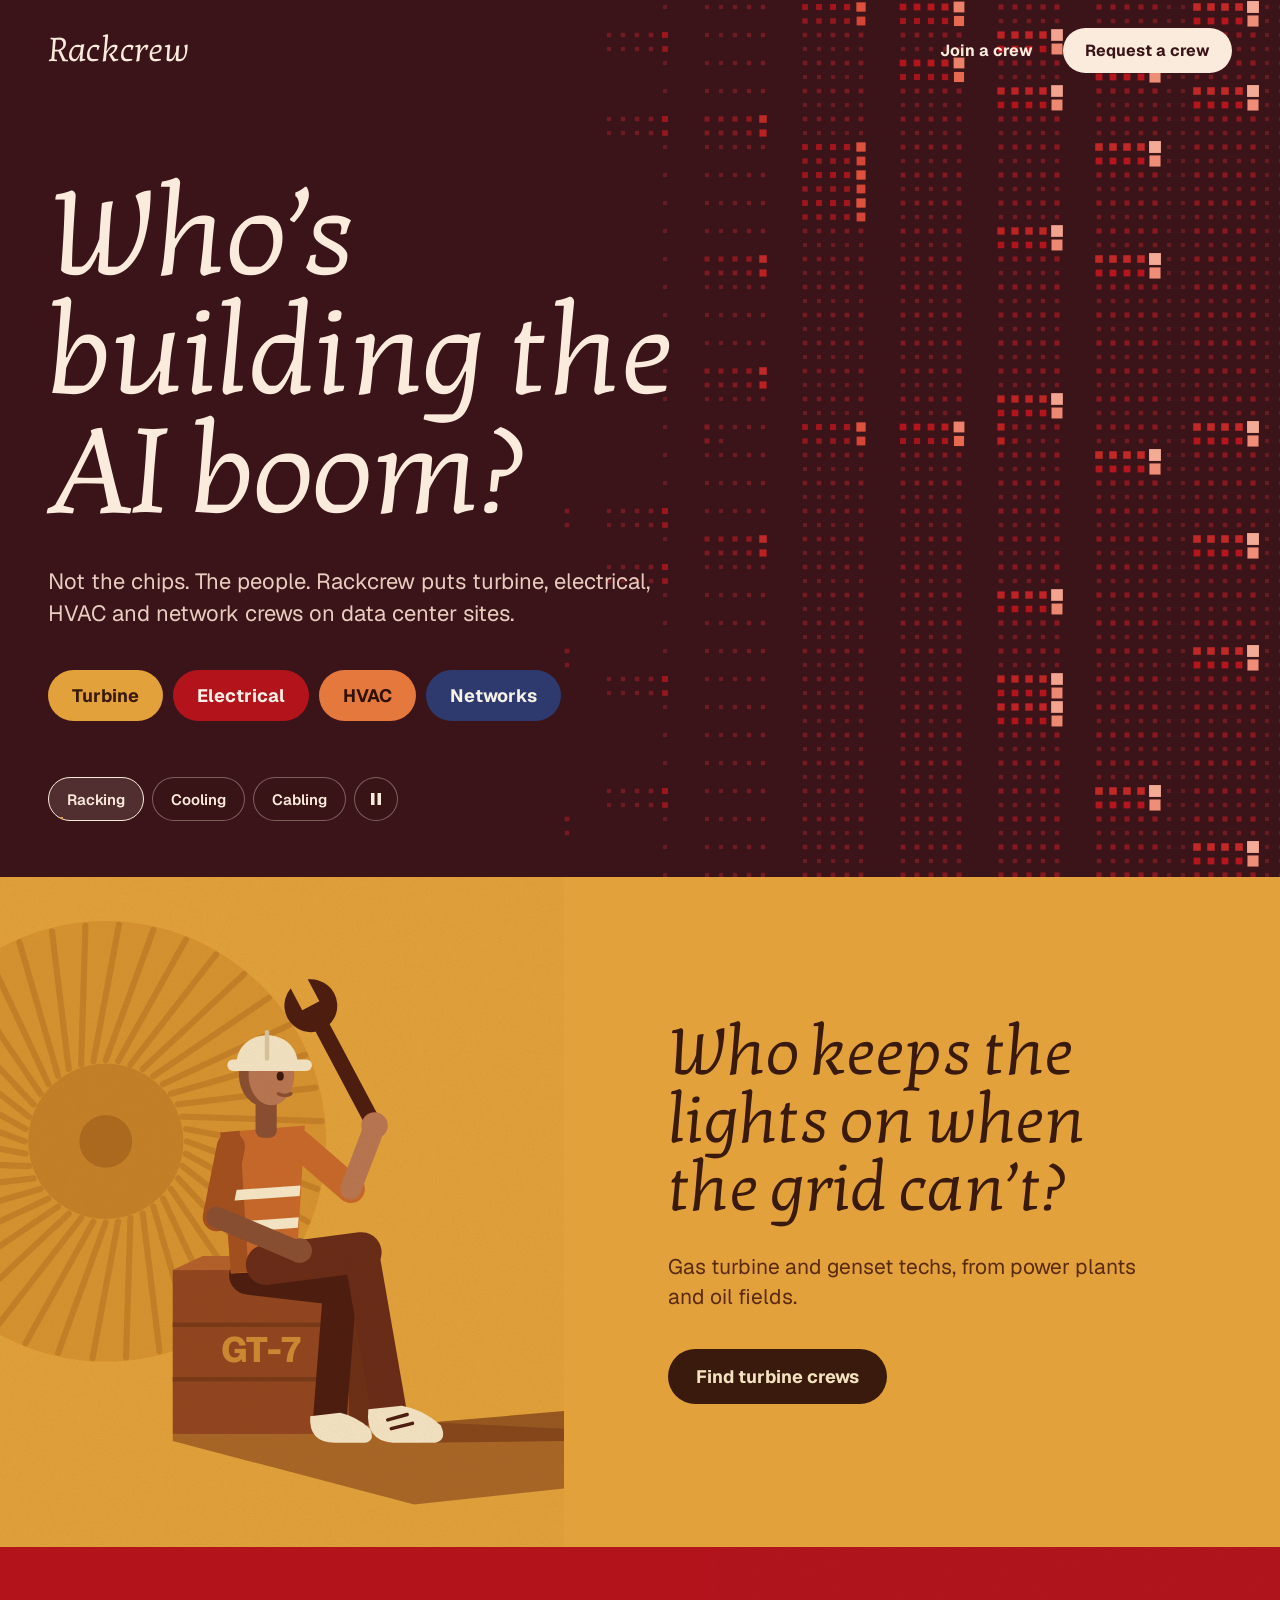
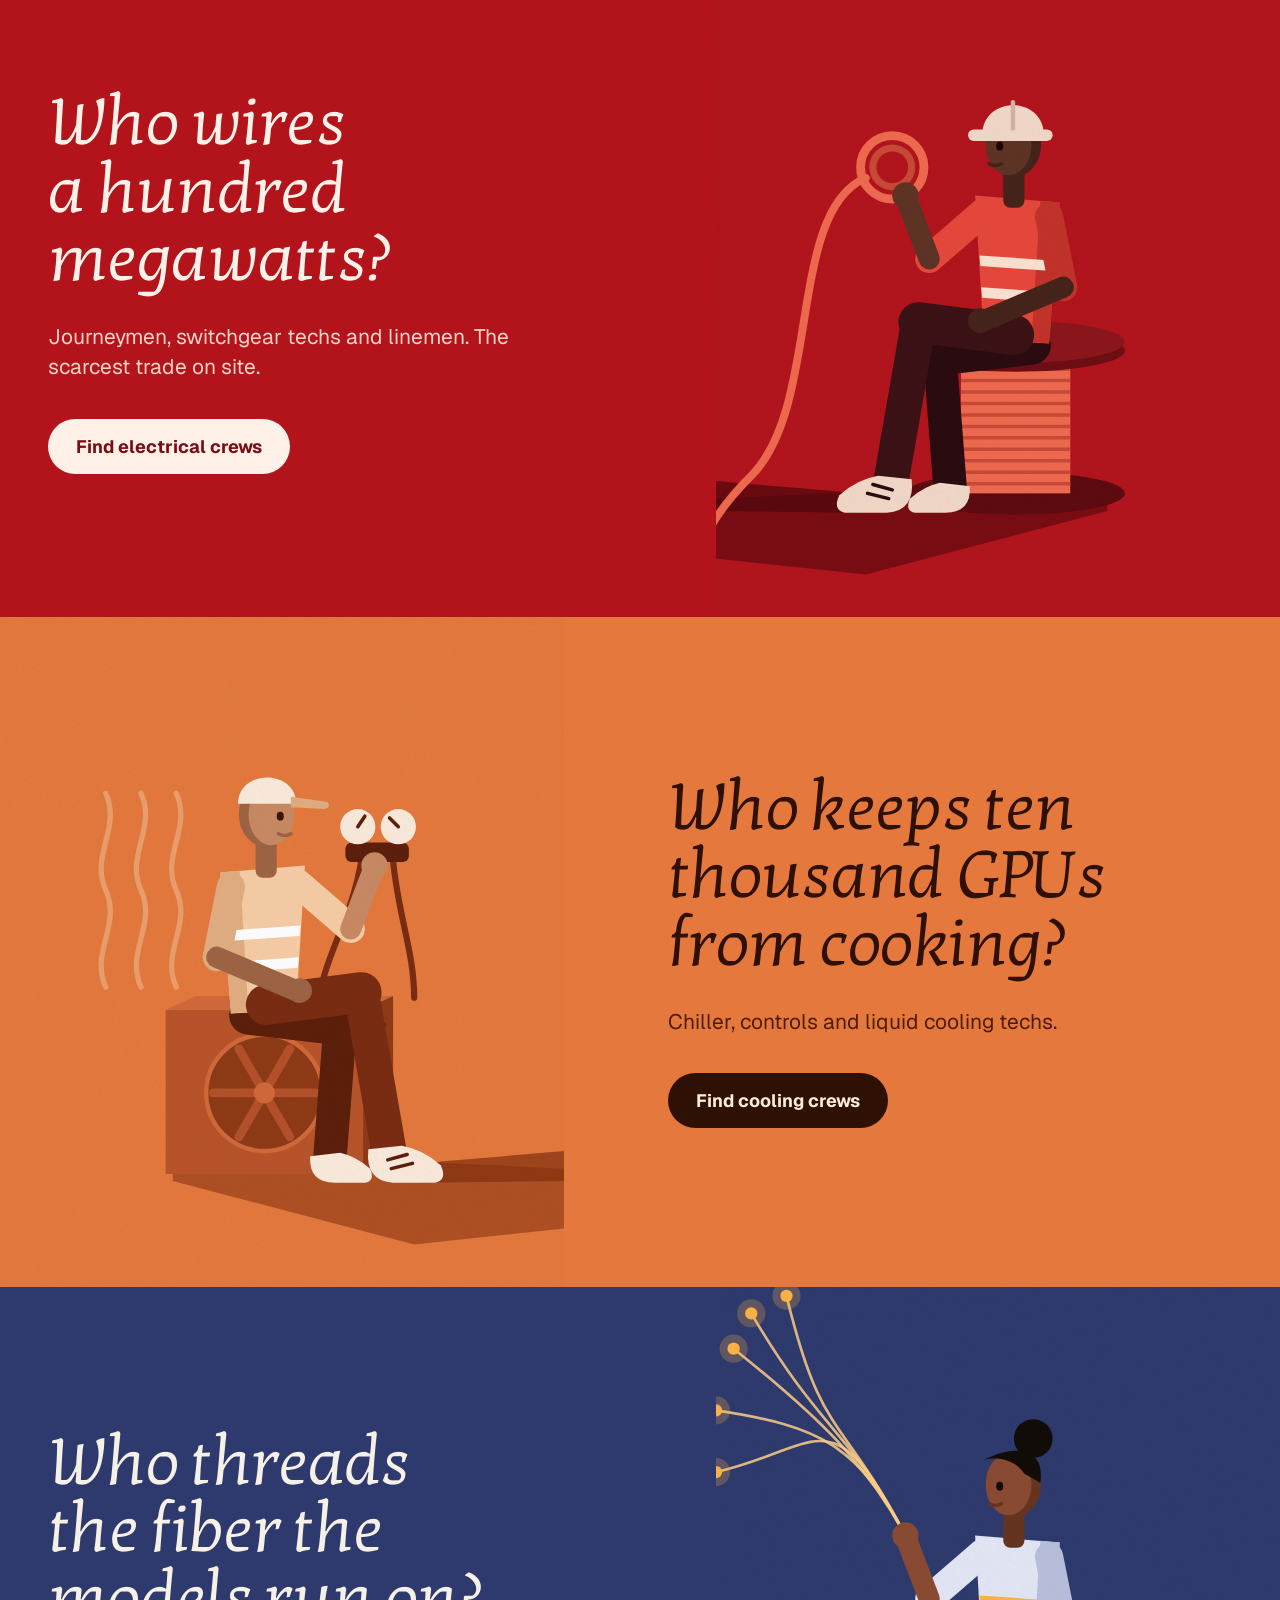
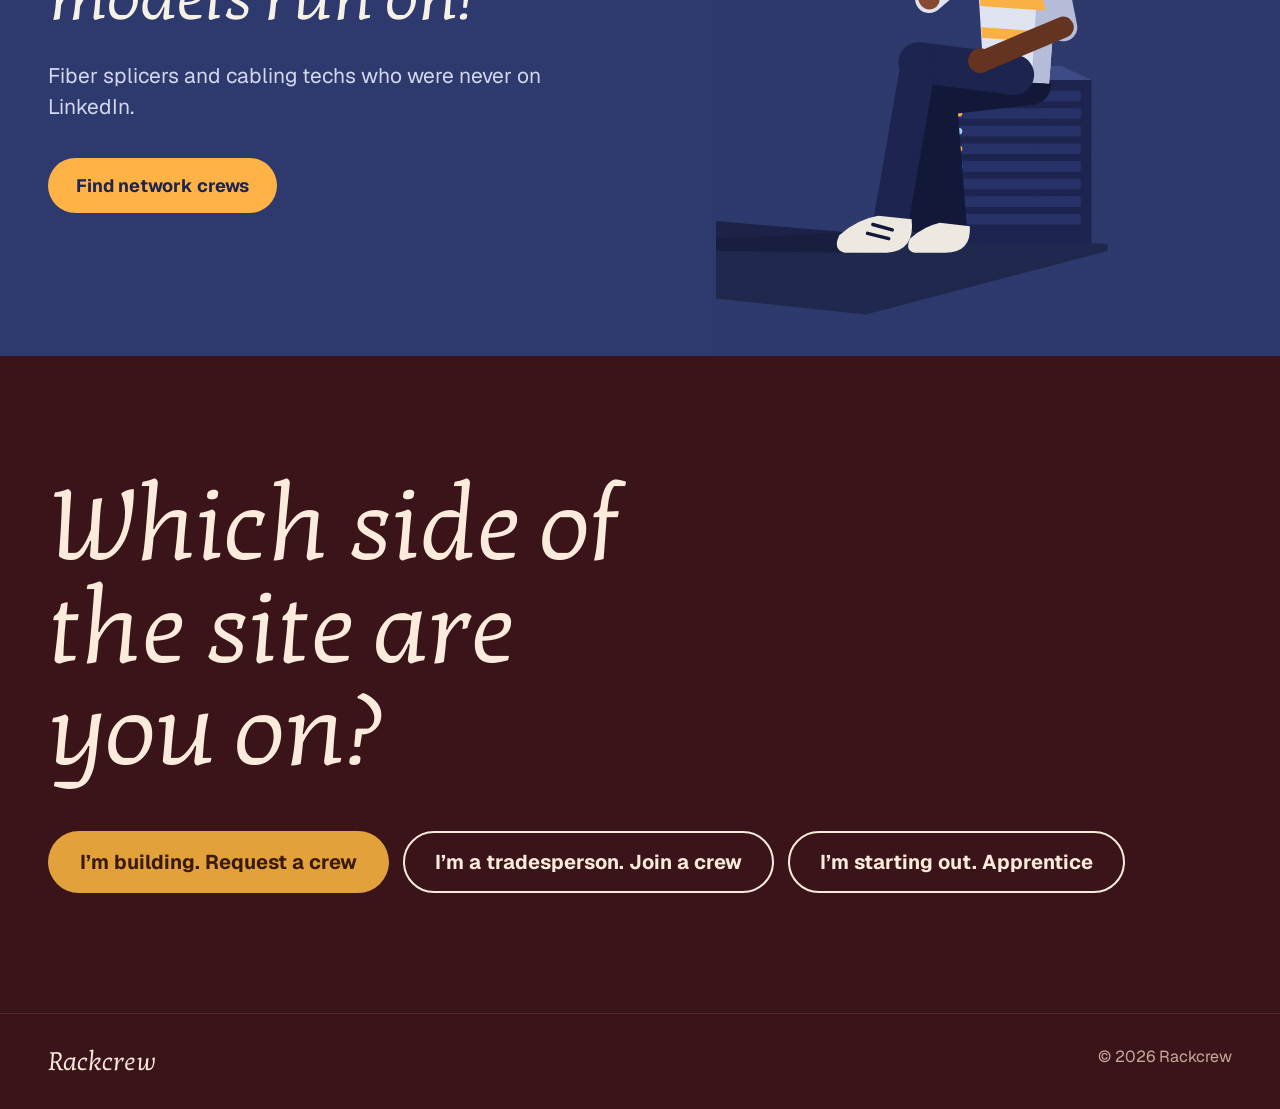
==== commit 3f6f5348: "Pixel-dissolve hero with three rotating scenes - Hero background renders each scene as a red pixel m" ====
--- a/index.html
+++ b/index.html
@@ -16,23 +16,46 @@
 h1,h2,p{margin:0}
 a:focus-visible{outline:3px solid #FFB347;outline-offset:3px}
 @media (max-width:860px){.rc-sec{flex-direction:column!important}}
+.hero{position:relative;overflow:hidden;background:#3A1418}
+.hero-px{position:absolute;inset:0;z-index:0;display:block}
+.hero-copy h1,.hero-copy p{transition:opacity .32s ease,transform .32s ease}
+.hero-copy .swap{opacity:0;transform:translateY(8px)}
+.hero-tabs{margin-top:56px;display:flex;flex-wrap:wrap;align-items:center;gap:8px}
+.hero-tabs [data-scene]{--fill:0;position:relative;overflow:hidden;min-height:44px;padding:10px 18px;border-radius:999px;border:1.5px solid rgba(251,235,220,.35);background:rgba(58,20,24,.55);color:#FBEBDC;font:600 15px 'Geist',system-ui,sans-serif;cursor:pointer;backdrop-filter:blur(4px)}
+.hero-tabs [data-scene]::after{content:"";position:absolute;left:0;bottom:0;height:3px;width:calc(var(--fill)*100%);background:#E2A13A}
+.hero-tabs [data-scene][aria-pressed="true"]{border-color:#FBEBDC;background:rgba(251,235,220,.12)}
+.hero-pause{width:44px;height:44px;border-radius:50%;border:1.5px solid rgba(251,235,220,.35);background:rgba(58,20,24,.55);color:#FBEBDC;display:grid;place-items:center;cursor:pointer}
+.hero-pause svg{fill:currentColor}.hero-pause .pl{display:none}.hero-pause[aria-pressed="true"] .pa{display:none}.hero-pause[aria-pressed="true"] .pl{display:block}
+@media (max-width:860px){.hero header{padding:24px 20px 40px!important}.hero-copy h1{margin-top:72px!important}}
+@media (prefers-reduced-motion:reduce){.hero-copy h1,.hero-copy p{transition:none}}
 </style>
 </head>
 <body>
 <div style="font-family: 'Geist', system-ui, sans-serif; background: #3A1418; color: #FBEBDC">
 
-<header style="max-width: 1360px; margin: 0 auto; padding: 28px 48px 104px">
+<section id="hero" class="hero" aria-roledescription="carousel" aria-label="Who builds data centers">
+<canvas class="hero-px" aria-hidden="true"></canvas>
+<header style="position: relative; z-index: 1; max-width: 1360px; margin: 0 auto; padding: 28px 48px 56px">
   <nav aria-label="Main" style="display: flex; flex-wrap: wrap; align-items: center; justify-content: space-between; gap: 12px 24px">
     <a href="#top" style="font-family: 'Kotta One', Georgia, serif; font-weight: 400; font-size: 34px; letter-spacing: -0.01em; text-decoration: none">Rackcrew</a>
     <div style="display: flex; flex-wrap: wrap; gap: 10px">
-      <a href="#start" style="text-decoration: none; font-weight: 700; padding: 12px 20px">Join a crew</a>
+      <a href="/join" style="text-decoration: none; font-weight: 700; padding: 12px 20px">Join a crew</a>
       <a href="/request" style="text-decoration: none; font-weight: 700; padding: 12px 22px; border-radius: 999px; background: #FBEBDC; color: #3A1418">Request a crew</a>
     </div>
   </nav>
-  <h1 id="top" style="margin-top: 112px; font-family: 'Kotta One', Georgia, serif; font-weight: 400; font-size: clamp(72px, 11vw, 184px); line-height: 0.98; letter-spacing: -0.01em; max-width: 9ch">Who’s building the AI boom?</h1>
-  <p style="margin-top: 36px; font-size: 22px; line-height: 1.45; max-width: 30em; color: #E8CDBF">Not the chips. The people. Rackcrew puts turbine, electrical, HVAC and network crews on data center sites.</p>
+  <div class="hero-copy" aria-live="polite">
+  <h1 id="top" style="margin-top: 104px; font-family: 'Kotta One', Georgia, serif; font-weight: 400; font-size: clamp(64px, 9.5vw, 160px); line-height: 0.98; letter-spacing: -0.01em; max-width: 9ch; text-wrap: balance">Who’s building the AI boom?</h1>
+  <p id="hero-sub" style="margin-top: 32px; font-size: 22px; line-height: 1.45; max-width: 30em; color: #E8CDBF">Not the chips. The people. Rackcrew puts turbine, electrical, HVAC and network crews on data center sites.</p>
+  </div>
   <div style="margin-top: 40px; display: flex; flex-wrap: wrap; gap: 10px"><a href="#turbines" style="background: #E2A13A; color: #3A1A0C; text-decoration: none; font-weight: 700; font-size: 18px; padding: 14px 24px; border-radius: 999px">Turbine</a><a href="#electrical" style="background: #B3141C; color: #FFF1E8; text-decoration: none; font-weight: 700; font-size: 18px; padding: 14px 24px; border-radius: 999px">Electrical</a><a href="#cooling" style="background: #E5793D; color: #2E1005; text-decoration: none; font-weight: 700; font-size: 18px; padding: 14px 24px; border-radius: 999px">HVAC</a><a href="#networks" style="background: #2E3A6E; color: #F6F1E7; text-decoration: none; font-weight: 700; font-size: 18px; padding: 14px 24px; border-radius: 999px">Networks</a></div>
+  <div class="hero-tabs" role="group" aria-label="Background scenes">
+    <button type="button" data-scene="0" aria-pressed="true">Racking</button>
+    <button type="button" data-scene="1" aria-pressed="false">Cooling</button>
+    <button type="button" data-scene="2" aria-pressed="false">Cabling</button>
+    <button type="button" id="hero-pause" class="hero-pause" aria-pressed="false" aria-label="Pause background"><svg width="14" height="14" viewBox="0 0 14 14" aria-hidden="true"><rect class="pa" x="2" y="1" width="3.5" height="12"/><rect class="pa" x="8.5" y="1" width="3.5" height="12"/><path class="pl" d="M3 1.5v11l9-5.5z"/></svg></button>
+  </div>
 </header>
+</section>
 
 <section id="turbines" aria-labelledby="turbines-q" style="background: #E2A13A; color: #3A1A0C">
   <div class="rc-sec" style="max-width: 1360px; margin: 0 auto; display: flex; flex-direction: row; align-items: center; gap: 0 56px">
@@ -88,8 +111,8 @@
     <h2 id="start-h" style="font-family: 'Kotta One', Georgia, serif; font-weight: 400; font-size: clamp(56px, 8vw, 132px); line-height: 1; letter-spacing: -0.01em; max-width: 10ch">Which side of the site are you on?</h2>
     <div style="margin-top: 48px; display: flex; flex-wrap: wrap; gap: 14px">
       <a href="/request" style="text-decoration: none; font-weight: 700; font-size: 20px; padding: 18px 32px; border-radius: 999px; background: #E2A13A; color: #3A1A0C">I’m building. Request a crew</a>
-      <a href="mailto:[join@rackcrew]" style="text-decoration: none; font-weight: 700; font-size: 20px; padding: 16px 30px; border-radius: 999px; border: 2px solid #FBEBDC">I’m a tradesperson. Join a crew</a>
-      <a href="mailto:[apprentice@rackcrew]" style="text-decoration: none; font-weight: 700; font-size: 20px; padding: 16px 30px; border-radius: 999px; border: 2px solid #FBEBDC">I’m starting out. Apprentice</a>
+      <a href="/join" style="text-decoration: none; font-weight: 700; font-size: 20px; padding: 16px 30px; border-radius: 999px; border: 2px solid #FBEBDC">I’m a tradesperson. Join a crew</a>
+      <a href="/apprentice" style="text-decoration: none; font-weight: 700; font-size: 20px; padding: 16px 30px; border-radius: 999px; border: 2px solid #FBEBDC">I’m starting out. Apprentice</a>
     </div>
   </div>
   <footer style="max-width: 1360px; margin: 0 auto; padding: 32px 48px; display: flex; flex-wrap: wrap; justify-content: space-between; gap: 12px; font-size: 16px; color: #C9A99A; border-top: 1px solid #5A262C">
@@ -99,5 +122,6 @@
 </section>
 
 </div>
+<script src="/assets/hero.js" defer></script>
 </body>
 </html>
